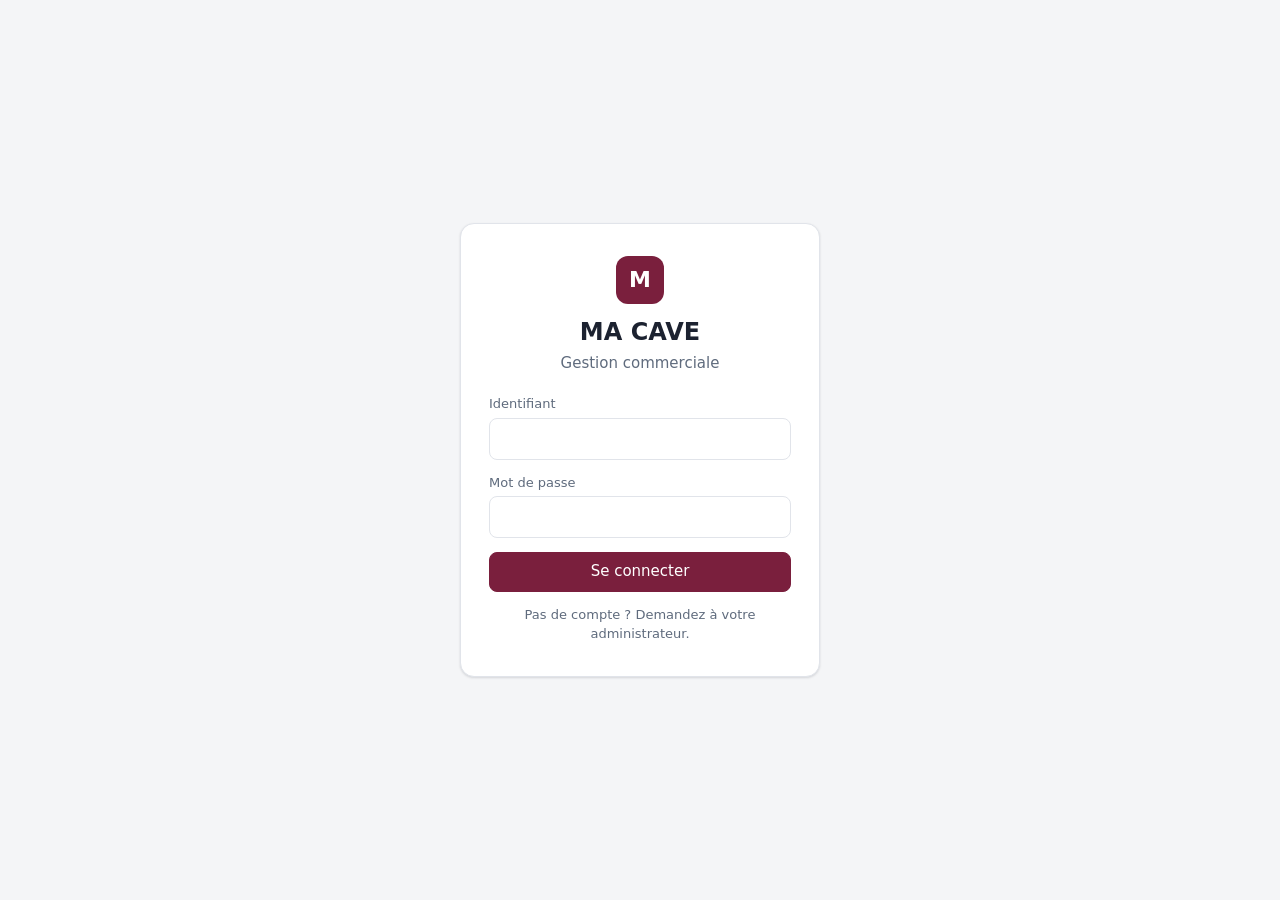
==== public/index.html @ 392cd4e0 "Add files via upload" ====
<!doctype html>
<html lang="fr">
<head>
  <meta charset="utf-8">
  <meta name="viewport" content="width=device-width, initial-scale=1">
  <title>GestPro – Gestion commerciale</title>
  <link rel="stylesheet" href="styles.css">
  <script src="config.js" defer></script>
  <script src="vendor/supabase.js" defer></script>
  <script src="app.js" defer></script>
</head>
<body>
  <!-- Écran de connexion -->
  <main id="ecran-connexion" class="connexion" hidden>
    <form id="form-connexion" class="carte-connexion" autocomplete="on">
      <div class="logo">G</div>
      <h1 class="nom-entreprise">GestPro</h1>
      <p class="sous-titre">Gestion commerciale</p>
      <label>Identifiant
        <input name="identifiant" autocomplete="username" required autofocus>
      </label>
      <label>Mot de passe
        <input name="mot_de_passe" type="password" autocomplete="current-password" required>
      </label>
      <p id="erreur-connexion" class="erreur" role="alert"></p>
      <button class="btn primaire" type="submit">Se connecter</button>
      <p class="aide">Pas de compte ? Demandez à votre administrateur.</p>
    </form>
  </main>

  <!-- Application -->
  <div id="ecran-app" class="app" hidden>
    <aside class="barre">
      <div class="marque"><span class="logo petit">G</span><span class="nom-entreprise">GestPro</span></div>
      <nav id="menu"></nav>
      <div class="profil">
        <div id="profil-nom"></div>
        <div id="profil-role" class="role"></div>
        <button id="btn-deconnexion" class="btn lien">Se déconnecter</button>
      </div>
    </aside>
    <main class="contenu">
      <header class="entete">
        <button id="btn-menu" class="btn icone" aria-label="Menu">☰</button>
        <h2 id="titre-vue"></h2>
        <div id="actions-vue" class="actions"></div>
      </header>
      <section id="vue"></section>
    </main>
  </div>

  <dialog id="dialogue">
    <form id="form-dialogue" method="dialog">
      <h3 id="dialogue-titre"></h3>
      <div id="dialogue-corps"></div>
      <p id="dialogue-erreur" class="erreur" role="alert"></p>
      <div class="pied">
        <button type="button" class="btn" id="dialogue-annuler">Annuler</button>
        <button type="submit" class="btn primaire" id="dialogue-ok">Enregistrer</button>
      </div>
    </form>
  </dialog>

  <div id="toast" class="toast" role="status" aria-live="polite"></div>
  <noscript>GestPro nécessite JavaScript.</noscript>
</body>
</html>
---- public/styles.css ----
:root {
  --fond: #f4f5f7;
  --surface: #ffffff;
  --texte: #1c2230;
  --doux: #5f6b7d;
  --bord: #e1e4ea;
  --accent: #7a1f3d;        /* bordeaux */
  --accent-clair: #f6e9ee;
  --vert: #1f7a4d;
  --vert-clair: #e5f4ec;
  --rouge: #b42318;
  --rouge-clair: #fdecea;
  --orange: #a15c07;
  --orange-clair: #fdf3e2;
  --ombre: 0 1px 2px rgba(16, 24, 40, .06), 0 1px 3px rgba(16, 24, 40, .08);
  --rayon: 10px;
  color-scheme: light;
}
@media (prefers-color-scheme: dark) {
  :root {
    --fond: #12151b; --surface: #1b1f27; --texte: #e8eaef; --doux: #9aa3b2;
    --bord: #2c323d; --accent: #d9708f; --accent-clair: #3a2029;
    --vert: #5cc192; --vert-clair: #18332a; --rouge: #f0857b; --rouge-clair: #3b1e1c;
    --orange: #e6a959; --orange-clair: #382a17; color-scheme: dark;
  }
}
* { box-sizing: border-box; }
body { margin: 0; font: 15px/1.45 system-ui, -apple-system, "Segoe UI", Roboto, sans-serif; background: var(--fond); color: var(--texte); }
[hidden] { display: none !important; }
h1, h2, h3 { margin: 0; line-height: 1.2; }
input, select, textarea, button { font: inherit; color: inherit; }

/* Connexion */
.connexion { min-height: 100vh; display: grid; place-items: center; padding: 16px; }
.carte-connexion { width: 100%; max-width: 360px; background: var(--surface); border: 1px solid var(--bord); border-radius: 14px; padding: 32px 28px; box-shadow: var(--ombre); display: grid; gap: 14px; }
.carte-connexion h1 { text-align: center; font-size: 24px; }
.sous-titre { text-align: center; color: var(--doux); margin: -8px 0 6px; }
.aide { text-align: center; color: var(--doux); font-size: 13px; margin: 0; }
.logo { width: 48px; height: 48px; margin: 0 auto; border-radius: 12px; background: var(--accent); color: #fff; display: grid; place-items: center; font-weight: 700; font-size: 22px; }
.logo.petit { width: 32px; height: 32px; font-size: 16px; border-radius: 8px; margin: 0; }

/* Formulaires */
label { display: grid; gap: 4px; font-size: 13px; color: var(--doux); font-weight: 500; }
input, select, textarea { width: 100%; padding: 9px 11px; border: 1px solid var(--bord); border-radius: 8px; background: var(--surface); font-size: 15px; }
input:focus, select:focus, textarea:focus { outline: 2px solid var(--accent); outline-offset: -1px; border-color: transparent; }
textarea { min-height: 70px; resize: vertical; }
input[readonly] { background: var(--fond); }
.erreur { color: var(--rouge); margin: 0; font-size: 14px; min-height: 0; }
.erreur:empty { display: none; }

/* Boutons */
.btn { border: 1px solid var(--bord); background: var(--surface); padding: 8px 14px; border-radius: 8px; cursor: pointer; font-weight: 500; white-space: nowrap; }
.btn:hover { background: var(--fond); }
.btn.primaire { background: var(--accent); border-color: var(--accent); color: #fff; }
.btn.primaire:hover { filter: brightness(1.08); }
.btn.danger { color: var(--rouge); }
.btn.lien { border: 0; background: none; padding: 0; color: var(--doux); text-decoration: underline; }
.btn.petit { padding: 4px 9px; font-size: 13px; }
.btn.icone { display: none; padding: 6px 10px; }
.btn:disabled { opacity: .55; cursor: wait; }

/* Mise en page */
.app { display: grid; grid-template-columns: 230px 1fr; min-height: 100vh; }
.barre { background: var(--surface); border-right: 1px solid var(--bord); display: flex; flex-direction: column; padding: 16px 12px; position: sticky; top: 0; height: 100vh; }
.marque { display: flex; align-items: center; gap: 10px; font-weight: 700; font-size: 18px; padding: 0 8px 18px; }
nav { display: grid; gap: 2px; flex: 1; align-content: start; overflow-y: auto; }
nav button { text-align: left; border: 0; background: none; padding: 9px 12px; border-radius: 8px; cursor: pointer; color: var(--doux); font-weight: 500; }
nav button:hover { background: var(--fond); color: var(--texte); }
nav button.actif { background: var(--accent-clair); color: var(--accent); }
nav .sep { border-top: 1px solid var(--bord); margin: 8px 4px; }
.profil { border-top: 1px solid var(--bord); padding: 12px 8px 0; display: grid; gap: 2px; }
.profil .role { color: var(--doux); font-size: 13px; margin-bottom: 6px; }
.contenu { padding: 24px 28px; min-width: 0; }
.entete { display: flex; align-items: center; gap: 12px; margin-bottom: 20px; flex-wrap: wrap; }
.entete h2 { font-size: 22px; flex: 1; }
.actions { display: flex; gap: 8px; flex-wrap: wrap; }

/* Tableau de bord */
.kpis { display: grid; grid-template-columns: repeat(auto-fill, minmax(190px, 1fr)); gap: 14px; margin-bottom: 24px; }
.kpi { background: var(--surface); border: 1px solid var(--bord); border-radius: var(--rayon); padding: 16px; box-shadow: var(--ombre); }
.kpi .lib { color: var(--doux); font-size: 13px; }
.kpi .val { font-size: 22px; font-weight: 700; margin-top: 4px; font-variant-numeric: tabular-nums; }
.kpi .sous { color: var(--doux); font-size: 12px; margin-top: 2px; }
.kpi.positif .val { color: var(--vert); }
.kpi.negatif .val { color: var(--rouge); }
.grille-2 { display: grid; grid-template-columns: 1fr 1fr; gap: 18px; }
.bloc { background: var(--surface); border: 1px solid var(--bord); border-radius: var(--rayon); padding: 16px; box-shadow: var(--ombre); min-width: 0; }
.bloc h3 { font-size: 15px; margin-bottom: 10px; }
.vide { color: var(--doux); padding: 18px 0; text-align: center; }

/* Tables */
.outils { display: flex; gap: 10px; margin-bottom: 12px; flex-wrap: wrap; }
.outils input { max-width: 320px; }
.table-wrap { background: var(--surface); border: 1px solid var(--bord); border-radius: var(--rayon); overflow-x: auto; box-shadow: var(--ombre); }
.bloc .table-wrap { border: 0; box-shadow: none; }
table { width: 100%; border-collapse: collapse; }
th, td { text-align: left; padding: 10px 12px; border-bottom: 1px solid var(--bord); white-space: nowrap; }
th { font-size: 12px; text-transform: uppercase; letter-spacing: .03em; color: var(--doux); font-weight: 600; background: var(--fond); }
tr:last-child td { border-bottom: 0; }
td.num, th.num { text-align: right; font-variant-numeric: tabular-nums; }
td.acts { text-align: right; }
td.acts .btn + .btn { margin-left: 6px; }
td.texte { white-space: normal; max-width: 280px; }
tr.alerte td { background: var(--rouge-clair); }
.compteur { color: var(--doux); font-size: 13px; padding: 8px 2px; }

.badge { display: inline-block; padding: 2px 9px; border-radius: 99px; font-size: 12px; font-weight: 600; background: var(--fond); color: var(--doux); }
.badge.vert { background: var(--vert-clair); color: var(--vert); }
.badge.rouge { background: var(--rouge-clair); color: var(--rouge); }
.badge.orange { background: var(--orange-clair); color: var(--orange); }
.badge.accent { background: var(--accent-clair); color: var(--accent); }

/* Dialogue */
dialog { border: 0; border-radius: 14px; padding: 0; width: min(560px, calc(100vw - 32px)); background: var(--surface); color: var(--texte); box-shadow: 0 20px 50px rgba(0,0,0,.25); }
dialog::backdrop { background: rgba(15, 20, 30, .45); }
#form-dialogue { padding: 22px; display: grid; gap: 14px; max-height: 90vh; overflow-y: auto; }
#dialogue-corps { display: grid; grid-template-columns: 1fr 1fr; gap: 12px; }
#dialogue-corps .large { grid-column: 1 / -1; }
.pied { display: flex; justify-content: flex-end; gap: 8px; }
.secret { font-family: ui-monospace, Menlo, Consolas, monospace; font-size: 18px; padding: 12px; background: var(--fond); border: 1px dashed var(--bord); border-radius: 8px; text-align: center; user-select: all; word-break: break-all; }
.note { color: var(--doux); font-size: 13px; margin: 0; }

.toast { position: fixed; bottom: 20px; left: 50%; transform: translateX(-50%) translateY(20px); background: var(--texte); color: var(--surface); padding: 10px 18px; border-radius: 8px; opacity: 0; pointer-events: none; transition: .2s; max-width: calc(100vw - 32px); z-index: 10; }
.toast.visible { opacity: 1; transform: translateX(-50%); }
.toast.erreur-toast { background: var(--rouge); color: #fff; }

/* Mobile */
@media (max-width: 860px) {
  .app { grid-template-columns: 1fr; }
  .barre { position: fixed; inset: 0 auto 0 0; width: 250px; z-index: 5; transform: translateX(-100%); transition: transform .2s; box-shadow: var(--ombre); }
  .barre.ouverte { transform: none; }
  .btn.icone { display: inline-block; }
  .contenu { padding: 16px; }
  .grille-2 { grid-template-columns: 1fr; }
  #dialogue-corps { grid-template-columns: 1fr; }
  .outils input { max-width: none; }
}
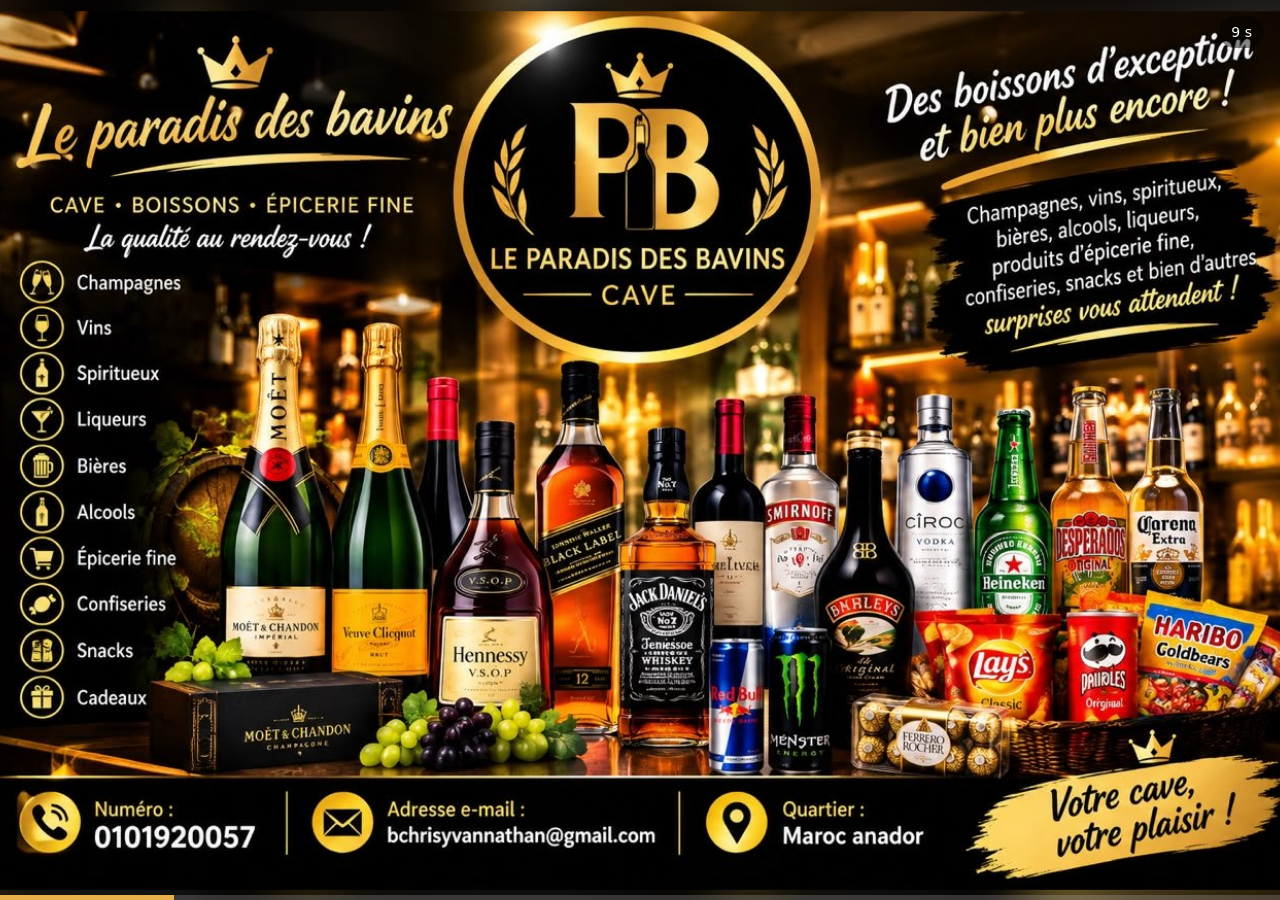
==== commit b93d1dd0: "Add files via upload" ====
--- a/public/index.html
+++ b/public/index.html
@@ -10,6 +10,20 @@
   <script src="app.js" defer></script>
 </head>
 <body>
+  <!-- Annonce affichée à l'ouverture du site (voir « pub » dans config.js) -->
+  <div id="pub" class="pub" hidden role="dialog" aria-label="Annonce">
+    <img id="pub-fond" alt="" aria-hidden="true">
+    <img id="pub-image" alt="">
+    <div class="pub-voile"></div>
+    <div class="pub-texte">
+      <div class="pub-titre nom-entreprise">MA CAVE</div>
+      <div class="pub-slogan" id="pub-slogan"></div>
+    </div>
+    <div class="pub-compteur"><span id="pub-secondes">10</span> s</div>
+    <button type="button" class="pub-passer" id="pub-passer" hidden>Passer ›</button>
+    <div class="pub-barre"><span id="pub-progression"></span></div>
+  </div>
+
   <!-- Écran de connexion -->
   <main id="ecran-connexion" class="connexion" hidden>
     <form id="form-connexion" class="carte-connexion" autocomplete="on">
--- a/public/styles.css
+++ b/public/styles.css
@@ -135,3 +135,30 @@
   #dialogue-corps { grid-template-columns: 1fr; }
   .outils input { max-width: none; }
 }
+.ligne-mdp { display: flex; gap: 6px; }
+.ligne-mdp input { flex: 1; min-width: 0; }
+@media (max-width: 480px) { .ligne-mdp { flex-wrap: wrap; } .ligne-mdp input { flex-basis: 100%; } }
+
+/* Annonce d'ouverture */
+.pub { position: fixed; inset: 0; z-index: 50; background: #1a0a10; overflow: hidden; animation: pub-entree .5s ease; }
+.pub img { position: absolute; inset: 0; width: 100%; height: 100%; object-fit: cover; animation: pub-zoom 12s ease-out forwards; }
+.pub.sans-image { background: radial-gradient(ellipse at 30% 20%, #8e2a4a 0%, #4a1225 45%, #1a0a10 100%); }
+.pub-voile { position: absolute; inset: 0; background: linear-gradient(180deg, rgba(0,0,0,.15) 0%, rgba(0,0,0,0) 40%, rgba(0,0,0,.65) 100%); }
+.pub-texte { position: absolute; left: 0; right: 0; bottom: 64px; padding: 0 24px; text-align: center; color: #fff; }
+.pub-titre { font-size: clamp(34px, 7vw, 72px); font-weight: 800; letter-spacing: .04em; text-shadow: 0 2px 18px rgba(0,0,0,.5); }
+.pub-slogan { font-size: clamp(16px, 2.4vw, 24px); opacity: .92; margin-top: 6px; text-shadow: 0 1px 10px rgba(0,0,0,.5); }
+.pub-compteur { position: absolute; top: 16px; right: 16px; background: rgba(0,0,0,.45); color: #fff; padding: 6px 12px; border-radius: 99px; font-size: 14px; font-variant-numeric: tabular-nums; }
+.pub-passer { position: absolute; top: 16px; left: 16px; background: rgba(0,0,0,.45); color: #fff; border: 1px solid rgba(255,255,255,.35); padding: 6px 14px; border-radius: 99px; cursor: pointer; }
+.pub-barre { position: absolute; left: 0; right: 0; bottom: 0; height: 5px; background: rgba(255,255,255,.18); }
+.pub-barre span { display: block; height: 100%; width: 0; background: #e8b04b; }
+.pub.pub-sortie { opacity: 0; transition: opacity .4s ease; }
+body.pub-ouverte { overflow: hidden; }
+@keyframes pub-entree { from { opacity: 0; } to { opacity: 1; } }
+@keyframes pub-zoom { from { transform: scale(1); } to { transform: scale(1.08); } }
+@media (prefers-reduced-motion: reduce) { .pub img, .pub { animation: none; } }
+/* Affiche affichée en entier, bords remplis par la même image floutée */
+.pub #pub-fond { position: absolute; inset: -40px; width: calc(100% + 80px); height: calc(100% + 80px); object-fit: cover; filter: blur(28px) brightness(.45); animation: none; }
+.pub.pub-entier #pub-image { object-fit: contain; animation: pub-zoom-doux 12s ease-out forwards; }
+.pub.pub-sans-texte .pub-texte, .pub.pub-sans-texte .pub-voile { display: none; }
+@keyframes pub-zoom-doux { from { transform: scale(1); } to { transform: scale(1.03); } }
+@media (prefers-reduced-motion: reduce) { .pub.pub-entier #pub-image { animation: none; } }
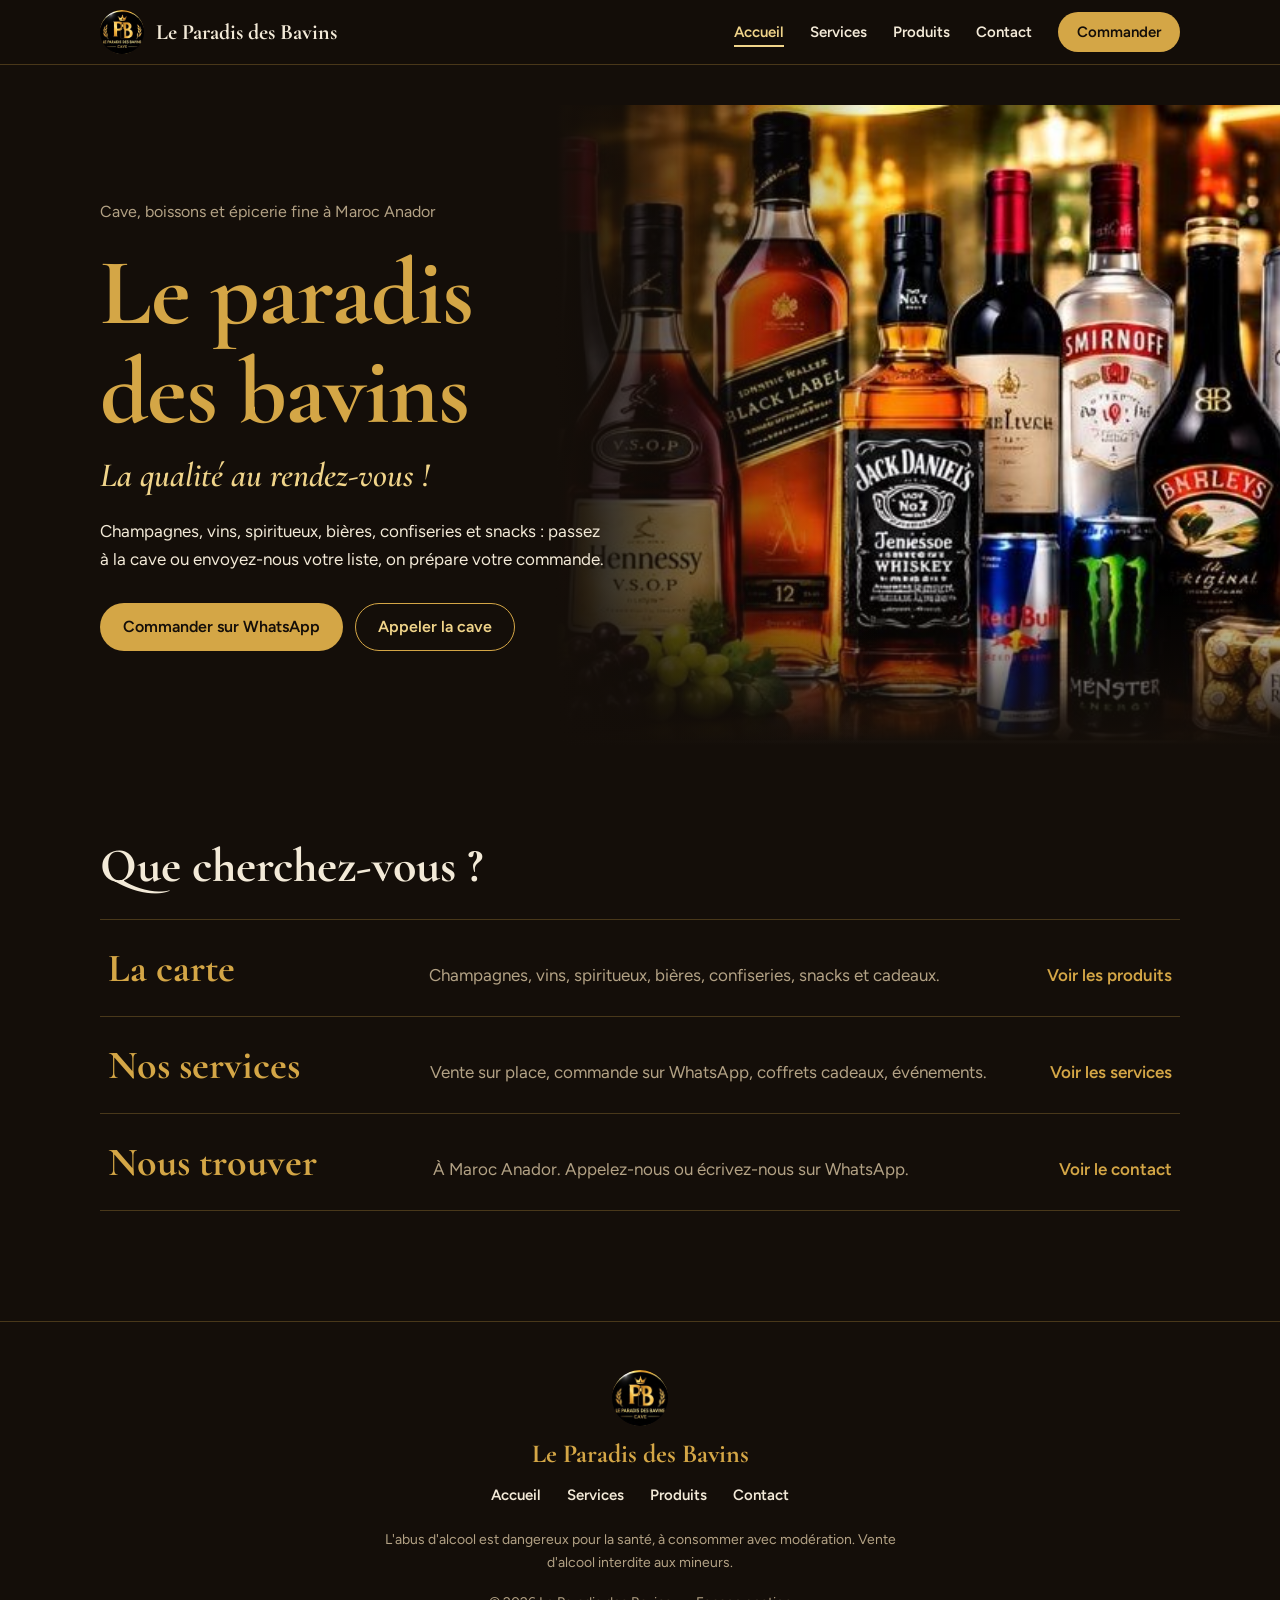
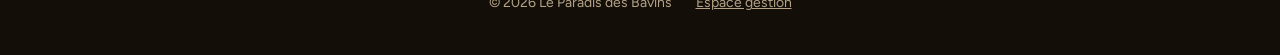
==== commit e83bb3e5: "Add files via upload" ====
--- a/public/index.html
+++ b/public/index.html
@@ -3,79 +3,75 @@
 <head>
   <meta charset="utf-8">
   <meta name="viewport" content="width=device-width, initial-scale=1">
-  <title>GestPro – Gestion commerciale</title>
-  <link rel="stylesheet" href="styles.css">
-  <script src="config.js" defer></script>
-  <script src="vendor/supabase.js" defer></script>
-  <script src="app.js" defer></script>
+  <title>Le Paradis des Bavins – Cave, boissons et épicerie fine</title>
+  <meta name="description" content="Cave, boissons et épicerie fine à Maroc Anador : champagnes, vins, spiritueux, bières, confiseries, snacks et coffrets cadeaux. Commandez sur WhatsApp.">
+  <meta property="og:title" content="Le Paradis des Bavins – Cave, boissons et épicerie fine">
+  <meta property="og:description" content="Cave, boissons et épicerie fine à Maroc Anador : champagnes, vins, spiritueux, bières, confiseries, snacks et coffrets cadeaux. Commandez sur WhatsApp.">
+  <meta property="og:image" content="img/cave.jpg">
+  <meta name="theme-color" content="#140e09">
+  <link rel="icon" href="img/logo-pb.jpg">
+  <link rel="preload" href="fonts/cormorant-garamond-latin-700-normal.woff2" as="font" type="font/woff2" crossorigin>
+  <link rel="stylesheet" href="vitrine.css">
+  <script src="vitrine.js" defer></script>
 </head>
-<body>
-  <!-- Annonce affichée à l'ouverture du site (voir « pub » dans config.js) -->
-  <div id="pub" class="pub" hidden role="dialog" aria-label="Annonce">
-    <img id="pub-fond" alt="" aria-hidden="true">
-    <img id="pub-image" alt="">
-    <div class="pub-voile"></div>
-    <div class="pub-texte">
-      <div class="pub-titre nom-entreprise">MA CAVE</div>
-      <div class="pub-slogan" id="pub-slogan"></div>
+<body class="page-index">
+  <a class="aller-contenu" href="#contenu">Aller au contenu</a>
+
+  <header class="entete">
+    <div class="entete-int">
+      <a class="marque" href="./">
+        <img src="img/logo-pb.jpg" alt="" width="44" height="44">
+        <span>Le Paradis des Bavins</span>
+      </a>
+      <button class="menu-btn" type="button" aria-expanded="false" aria-controls="nav">Menu</button>
+      <nav id="nav" class="nav" aria-label="Navigation principale">
+        <a href="./" aria-current="page">Accueil</a>
+        <a href="services">Services</a>
+        <a href="produits">Produits</a>
+        <a href="contact">Contact</a>
+        <a class="btn btn-or nav-cta" data-wa="Bonjour, je voudrais passer une commande." href="contact">Commander</a>
+      </nav>
     </div>
-    <div class="pub-compteur"><span id="pub-secondes">10</span> s</div>
-    <button type="button" class="pub-passer" id="pub-passer" hidden>Passer ›</button>
-    <div class="pub-barre"><span id="pub-progression"></span></div>
-  </div>
+  </header>
 
-  <!-- Écran de connexion -->
-  <main id="ecran-connexion" class="connexion" hidden>
-    <form id="form-connexion" class="carte-connexion" autocomplete="on">
-      <div class="logo">G</div>
-      <h1 class="nom-entreprise">GestPro</h1>
-      <p class="sous-titre">Gestion commerciale</p>
-      <label>Identifiant
-        <input name="identifiant" autocomplete="username" required autofocus>
-      </label>
-      <label>Mot de passe
-        <input name="mot_de_passe" type="password" autocomplete="current-password" required>
-      </label>
-      <p id="erreur-connexion" class="erreur" role="alert"></p>
-      <button class="btn primaire" type="submit">Se connecter</button>
-      <p class="aide">Pas de compte ? Demandez à votre administrateur.</p>
-    </form>
+  <main id="contenu">
+    <section class="hero">
+      <div class="hero-texte">
+        <p class="hero-lieu">Cave, boissons et épicerie fine à <span data-info="quartier">Maroc Anador</span></p>
+        <h1>Le paradis<br>des bavins</h1>
+        <p class="hero-devise">La qualité au rendez-vous !</p>
+        <p class="hero-intro">Champagnes, vins, spiritueux, bières, confiseries et snacks : passez à la cave ou envoyez-nous votre liste, on prépare votre commande.</p>
+        <div class="hero-actions">
+          <a class="btn btn-or" data-wa="Bonjour, je voudrais passer une commande." href="#contact">Commander sur WhatsApp</a>
+          <a class="btn btn-ligne" data-tel href="#contact">Appeler la cave</a>
+        </div>
+      </div>
+      <figure class="hero-image">
+        <img src="img/bouteilles.jpg" width="1050" height="410" alt="Sélection de la cave : champagnes, cognac, whiskies, vodkas, bières, confiseries et snacks">
+      </figure>
+    </section>
+
+    <section class="section">
+      <h2 class="titre-sobre">Que cherchez-vous ?</h2>
+      <ul class="raccourcis">
+        <li><a href="produits"><span class="r-titre">La carte</span><span class="r-texte">Champagnes, vins, spiritueux, bières, confiseries, snacks et cadeaux.</span><span class="r-action">Voir les produits</span></a></li>
+        <li><a href="services"><span class="r-titre">Nos services</span><span class="r-texte">Vente sur place, commande sur WhatsApp, coffrets cadeaux, événements.</span><span class="r-action">Voir les services</span></a></li>
+        <li><a href="contact"><span class="r-titre">Nous trouver</span><span class="r-texte">À <span data-info="quartier">Maroc Anador</span>. Appelez-nous ou écrivez-nous sur WhatsApp.</span><span class="r-action">Voir le contact</span></a></li>
+      </ul>
+    </section>
   </main>
 
-  <!-- Application -->
-  <div id="ecran-app" class="app" hidden>
-    <aside class="barre">
-      <div class="marque"><span class="logo petit">G</span><span class="nom-entreprise">GestPro</span></div>
-      <nav id="menu"></nav>
-      <div class="profil">
-        <div id="profil-nom"></div>
-        <div id="profil-role" class="role"></div>
-        <button id="btn-deconnexion" class="btn lien">Se déconnecter</button>
-      </div>
-    </aside>
-    <main class="contenu">
-      <header class="entete">
-        <button id="btn-menu" class="btn icone" aria-label="Menu">☰</button>
-        <h2 id="titre-vue"></h2>
-        <div id="actions-vue" class="actions"></div>
-      </header>
-      <section id="vue"></section>
-    </main>
-  </div>
-
-  <dialog id="dialogue">
-    <form id="form-dialogue" method="dialog">
-      <h3 id="dialogue-titre"></h3>
-      <div id="dialogue-corps"></div>
-      <p id="dialogue-erreur" class="erreur" role="alert"></p>
-      <div class="pied">
-        <button type="button" class="btn" id="dialogue-annuler">Annuler</button>
-        <button type="submit" class="btn primaire" id="dialogue-ok">Enregistrer</button>
-      </div>
-    </form>
-  </dialog>
-
-  <div id="toast" class="toast" role="status" aria-live="polite"></div>
-  <noscript>GestPro nécessite JavaScript.</noscript>
+  <footer class="pied">
+    <img src="img/logo-pb.jpg" alt="" width="56" height="56">
+    <p class="pied-nom">Le Paradis des Bavins</p>
+    <nav class="pied-nav" aria-label="Pages du site">
+      <a href="./">Accueil</a>
+      <a href="services">Services</a>
+      <a href="produits">Produits</a>
+      <a href="contact">Contact</a>
+    </nav>
+    <p class="pied-sante">L'abus d'alcool est dangereux pour la santé, à consommer avec modération. Vente d'alcool interdite aux mineurs.</p>
+    <p class="pied-liens"><span>© <span id="annee">2026</span> Le Paradis des Bavins</span><a href="gestion">Espace gestion</a></p>
+  </footer>
 </body>
 </html>
--- a/public/vitrine.css
+++ b/public/vitrine.css
@@ -0,0 +1,178 @@
+@font-face { font-family: "Cormorant"; src: url("fonts/cormorant-garamond-latin-600-normal.woff2") format("woff2"); font-weight: 600; font-display: swap; }
+@font-face { font-family: "Cormorant"; src: url("fonts/cormorant-garamond-latin-700-normal.woff2") format("woff2"); font-weight: 700; font-display: swap; }
+@font-face { font-family: "Cormorant"; src: url("fonts/cormorant-garamond-latin-600-italic.woff2") format("woff2"); font-weight: 600; font-style: italic; font-display: swap; }
+@font-face { font-family: "Figtree"; src: url("fonts/figtree-latin-400-normal.woff2") format("woff2"); font-weight: 400; font-display: swap; }
+@font-face { font-family: "Figtree"; src: url("fonts/figtree-latin-600-normal.woff2") format("woff2"); font-weight: 600; font-display: swap; }
+
+:root {
+  --nuit: #140e09;        /* fond : noir de cave, légèrement brun */
+  --cuir: #21170f;        /* surfaces en relief */
+  --or: #d4a646;          /* or de l'affiche */
+  --or-clair: #f0d48a;
+  --creme: #f3ead8;       /* texte */
+  --sourdine: #b3a285;    /* texte secondaire */
+  --filet: rgba(212, 166, 70, .28);
+  --serif: "Cormorant", "Cormorant Garamond", Georgia, "Times New Roman", serif;
+  --sans: "Figtree", system-ui, -apple-system, "Segoe UI", Roboto, sans-serif;
+  --largeur: 1120px;
+  color-scheme: dark;
+}
+
+*, *::before, *::after { box-sizing: border-box; }
+html { scroll-behavior: smooth; scroll-padding-top: 80px; }
+body { margin: 0; background: var(--nuit); color: var(--creme); font: 400 17px/1.6 var(--sans); -webkit-font-smoothing: antialiased; }
+img { max-width: 100%; display: block; }
+a { color: var(--or-clair); }
+h1, h2, h3 { font-family: var(--serif); font-weight: 700; line-height: 1.05; margin: 0; color: var(--creme); }
+:focus-visible { outline: 2px solid var(--or-clair); outline-offset: 3px; border-radius: 4px; }
+
+.aller-contenu { position: absolute; left: -999px; top: 8px; background: var(--or); color: var(--nuit); padding: 8px 14px; border-radius: 6px; z-index: 30; }
+.aller-contenu:focus { left: 8px; }
+
+/* Boutons */
+.btn { display: inline-flex; align-items: center; justify-content: center; min-height: 48px; padding: 0 22px; border-radius: 999px; font: 600 16px/1 var(--sans); text-decoration: none; cursor: pointer; border: 1.5px solid transparent; transition: background-color .15s, color .15s; }
+.btn-or { background: var(--or); color: var(--nuit); }
+.btn-or:hover { background: var(--or-clair); }
+.btn-ligne { border-color: var(--or); color: var(--or-clair); background: transparent; }
+.btn-ligne:hover { background: rgba(212, 166, 70, .12); }
+
+/* En-tête */
+.entete { position: sticky; top: 0; z-index: 20; background: rgba(20, 14, 9, .92); backdrop-filter: blur(8px); border-bottom: 1px solid var(--filet); }
+.entete-int { max-width: var(--largeur); margin: 0 auto; padding: 10px 20px; display: flex; align-items: center; gap: 20px; }
+.marque { display: flex; align-items: center; gap: 12px; text-decoration: none; color: var(--creme); font: 700 22px/1 var(--serif); margin-right: auto; }
+.marque img { width: 44px; height: 44px; border-radius: 50%; }
+.nav { display: flex; align-items: center; gap: 26px; }
+.nav a { color: var(--creme); text-decoration: none; font-weight: 600; font-size: 15px; }
+.nav a:not(.btn):hover { color: var(--or-clair); }
+.nav .nav-cta { min-height: 40px; padding: 0 18px; font-size: 15px; color: var(--nuit); }
+.menu-btn { display: none; background: none; border: 1.5px solid var(--filet); color: var(--creme); border-radius: 999px; padding: 8px 16px; font: 600 15px var(--sans); cursor: pointer; }
+
+/* Accueil */
+.hero { max-width: var(--largeur); margin: 0 auto; padding: 72px 20px 0; }
+.hero-texte { max-width: 640px; }
+.hero-lieu { color: var(--sourdine); margin: 0 0 18px; font-size: 16px; }
+.hero h1 { font-size: clamp(56px, 11vw, 124px); letter-spacing: -.01em; color: var(--or); }
+.hero-devise { font: italic 600 clamp(24px, 3.4vw, 34px)/1.2 var(--serif); color: var(--or-clair); margin: 14px 0 22px; }
+.hero-intro { max-width: 30em; margin: 0 0 30px; color: var(--creme); }
+.hero-actions { display: flex; flex-wrap: wrap; gap: 12px; }
+.hero-image { margin: 56px -20px 0; position: relative; }
+.hero-image::before { content: ""; position: absolute; inset: 0 0 auto; height: 35%; background: linear-gradient(var(--nuit), transparent); z-index: 1; pointer-events: none; }
+.hero-image img { width: 100%; height: auto; border-radius: 0; }
+
+/* Sections */
+.section { max-width: var(--largeur); margin: 0 auto; padding: 96px 20px 0; }
+.section-tete { max-width: 640px; margin-bottom: 40px; }
+.section-tete h2 { font-size: clamp(40px, 6vw, 60px); color: var(--or); }
+.section-tete p { color: var(--sourdine); margin: 10px 0 0; }
+
+/* Services */
+.services { list-style: none; margin: 0; padding: 0; display: grid; grid-template-columns: repeat(4, 1fr); gap: 36px; }
+.services li { border-top: 1.5px solid var(--or); padding-top: 22px; }
+.services svg { width: 40px; height: 40px; fill: none; stroke: var(--or); stroke-width: 2; stroke-linecap: round; stroke-linejoin: round; margin-bottom: 14px; }
+.services h3 { font-size: 27px; margin-bottom: 8px; }
+.services p { margin: 0; color: var(--sourdine); font-size: 16px; }
+
+/* La carte : présentée comme une carte des boissons */
+.carte { background: var(--cuir); border: 1px solid var(--filet); border-radius: 18px; padding: clamp(20px, 5vw, 56px); max-width: 900px; }
+.carte-liste { list-style: none; margin: 0; padding: 0; }
+.carte-liste li + li { border-top: 1px solid rgba(212, 166, 70, .12); }
+.carte-liste a { display: grid; grid-template-columns: auto 1fr auto; grid-template-areas: "nom points action" "ex ex ex"; align-items: baseline; column-gap: 12px; padding: 16px 12px; margin: 0 -12px; border-radius: 10px; text-decoration: none; color: inherit; }
+.carte-liste a:hover { background: rgba(212, 166, 70, .08); }
+.carte-nom { grid-area: nom; font: 700 clamp(26px, 3.6vw, 34px)/1.1 var(--serif); color: var(--creme); }
+.carte-points { grid-area: points; border-bottom: 2px dotted rgba(212, 166, 70, .5); transform: translateY(-6px); min-width: 20px; }
+.carte-action { grid-area: action; color: var(--or); font-weight: 600; font-size: 15px; }
+.carte-liste a:hover .carte-action { color: var(--or-clair); text-decoration: underline; }
+.carte-ex { grid-area: ex; color: var(--sourdine); font-size: 15px; margin-top: 2px; }
+
+/* Contact */
+.contact { display: grid; grid-template-columns: 1fr 1.1fr; gap: 48px; align-items: start; }
+.coord { margin: 0; display: grid; gap: 26px; }
+.coord dt { color: var(--sourdine); font-size: 15px; }
+.coord dd { margin: 2px 0 0; font: 600 clamp(24px, 3vw, 30px)/1.25 var(--serif); color: var(--creme); overflow-wrap: anywhere; }
+.coord dd a { color: var(--or-clair); text-decoration-thickness: 1px; text-underline-offset: 4px; }
+.coord dd a[data-carte] { font: 600 16px var(--sans); }
+.commande { background: var(--cuir); border: 1px solid var(--filet); border-radius: 18px; padding: clamp(20px, 4vw, 36px); display: grid; gap: 8px; }
+.commande h3 { font-size: 32px; color: var(--or); }
+.commande > p { margin: 0 0 12px; color: var(--sourdine); font-size: 15px; }
+.commande label { font-weight: 600; font-size: 15px; margin-top: 8px; }
+.commande input, .commande textarea { width: 100%; background: var(--nuit); color: var(--creme); border: 1px solid var(--filet); border-radius: 10px; padding: 12px 14px; font: 400 16px/1.5 var(--sans); }
+.commande textarea { resize: vertical; min-height: 120px; }
+.commande input:focus, .commande textarea:focus { outline: 2px solid var(--or); outline-offset: 0; border-color: transparent; }
+.commande .btn { margin-top: 12px; justify-self: start; }
+.erreur { color: #f19a8b; margin: 4px 0 0; font-size: 15px; }
+.erreur:empty { display: none; }
+
+/* Pied de page */
+.pied { margin-top: 110px; border-top: 1px solid var(--filet); padding: 48px 20px 40px; text-align: center; }
+.pied img { width: 56px; height: 56px; border-radius: 50%; margin: 0 auto 12px; }
+.pied-nom { font: 700 26px var(--serif); margin: 0 0 14px; color: var(--or); }
+.pied-sante { max-width: 38em; margin: 0 auto 18px; color: var(--sourdine); font-size: 14px; }
+.pied-liens { display: flex; justify-content: center; flex-wrap: wrap; gap: 8px 24px; margin: 0; font-size: 14px; color: var(--sourdine); }
+.pied-liens a { color: var(--sourdine); }
+
+/* Tablette et mobile */
+@media (max-width: 900px) {
+  .services { grid-template-columns: 1fr 1fr; }
+  .contact { grid-template-columns: 1fr; }
+}
+@media (max-width: 760px) {
+  .menu-btn { display: inline-block; }
+  .nav { display: none; position: absolute; top: 100%; left: 0; right: 0; flex-direction: column; align-items: stretch; gap: 0; background: var(--nuit); border-bottom: 1px solid var(--filet); padding: 8px 20px 20px; }
+  .nav.ouvert { display: flex; }
+  .nav a { padding: 14px 0; font-size: 18px; border-bottom: 1px solid rgba(212, 166, 70, .12); }
+  .nav .nav-cta { margin-top: 14px; min-height: 48px; border-bottom: 0; }
+  .marque span { font-size: 19px; }
+  .hero { padding-top: 44px; }
+  .hero-actions .btn { flex: 1 1 100%; }
+  .hero-image { margin-top: 40px; }
+  .section { padding-top: 72px; }
+  .services { grid-template-columns: 1fr; gap: 28px; }
+  .carte-points { display: none; }
+  .carte-liste a { grid-template-columns: 1fr auto; grid-template-areas: "nom action" "ex ex"; }
+  .commande .btn { justify-self: stretch; }
+}
+@media (prefers-reduced-motion: reduce) { html { scroll-behavior: auto; } .btn { transition: none; } }
+
+/* Grand écran : le titre et les bouteilles côte à côte */
+@media (min-width: 980px) {
+  .hero { display: grid; grid-template-columns: minmax(0, 5fr) minmax(0, 6fr); align-items: center; gap: 0; padding-top: 40px; max-width: none; padding-right: 0; padding-left: max(20px, calc((100vw - var(--largeur)) / 2 + 20px)); }
+  .hero-texte { position: relative; z-index: 2; padding: 24px 0; }
+  .hero h1 { font-size: clamp(72px, 7.4vw, 118px); }
+  .hero-image { margin: 0 0 0 -80px; height: min(640px, calc(100vh - 120px)); }
+  .hero-image img { height: 100%; object-fit: cover; object-position: 38% 50%; }
+  .hero-image::before { inset: 0 auto 0 0; width: 45%; height: auto; background: linear-gradient(90deg, var(--nuit), transparent); }
+  .hero-image::after { content: ""; position: absolute; inset: auto 0 0; height: 25%; background: linear-gradient(transparent, var(--nuit)); pointer-events: none; }
+}
+
+/* Pages séparées */
+.nav a[aria-current="page"] { color: var(--or-clair); text-decoration: underline; text-decoration-thickness: 2px; text-underline-offset: 8px; }
+.page-tete { max-width: var(--largeur); margin: 0 auto; padding: 72px 20px 0; }
+.page-tete h1 { font-size: clamp(54px, 9vw, 104px); color: var(--or); }
+.page-tete p { color: var(--sourdine); max-width: 36em; margin: 14px 0 0; font-size: 18px; }
+.section.section-suite { padding-top: 48px; }
+
+.titre-sobre { font-size: clamp(34px, 5vw, 48px); color: var(--creme); margin-bottom: 28px; }
+.raccourcis { list-style: none; margin: 0; padding: 0; border-top: 1px solid var(--filet); }
+.raccourcis li { border-bottom: 1px solid var(--filet); }
+.raccourcis a { display: grid; grid-template-columns: minmax(180px, 1fr) 2fr auto; gap: 24px; align-items: baseline; padding: 26px 8px; text-decoration: none; color: inherit; }
+.raccourcis a:hover .r-titre, .raccourcis a:hover .r-action { color: var(--or-clair); }
+.r-titre { font: 700 clamp(30px, 4vw, 40px)/1.1 var(--serif); color: var(--or); }
+.r-texte { color: var(--sourdine); }
+.r-action { color: var(--or); font-weight: 600; white-space: nowrap; }
+
+.appel { margin-top: 56px; padding-top: 32px; border-top: 1px solid var(--filet); display: flex; flex-wrap: wrap; align-items: center; justify-content: space-between; gap: 18px; }
+.appel p { margin: 0; font: italic 600 clamp(24px, 3vw, 32px)/1.2 var(--serif); color: var(--or-clair); }
+
+.affiche { margin: 56px 0 0; max-width: 900px; }
+.affiche img { width: 100%; height: auto; border-radius: 14px; border: 1px solid var(--filet); }
+
+.pied-nav { display: flex; justify-content: center; flex-wrap: wrap; gap: 8px 26px; margin: 0 0 22px; }
+.pied-nav a { color: var(--creme); text-decoration: none; font-weight: 600; font-size: 15px; }
+.pied-nav a:hover { color: var(--or-clair); }
+
+@media (max-width: 760px) {
+  .page-tete { padding-top: 44px; }
+  .raccourcis a { grid-template-columns: 1fr; gap: 6px; padding: 22px 0; }
+  .nav a[aria-current="page"] { text-decoration: none; color: var(--or); }
+  .appel .btn { flex: 1 1 100%; }
+}
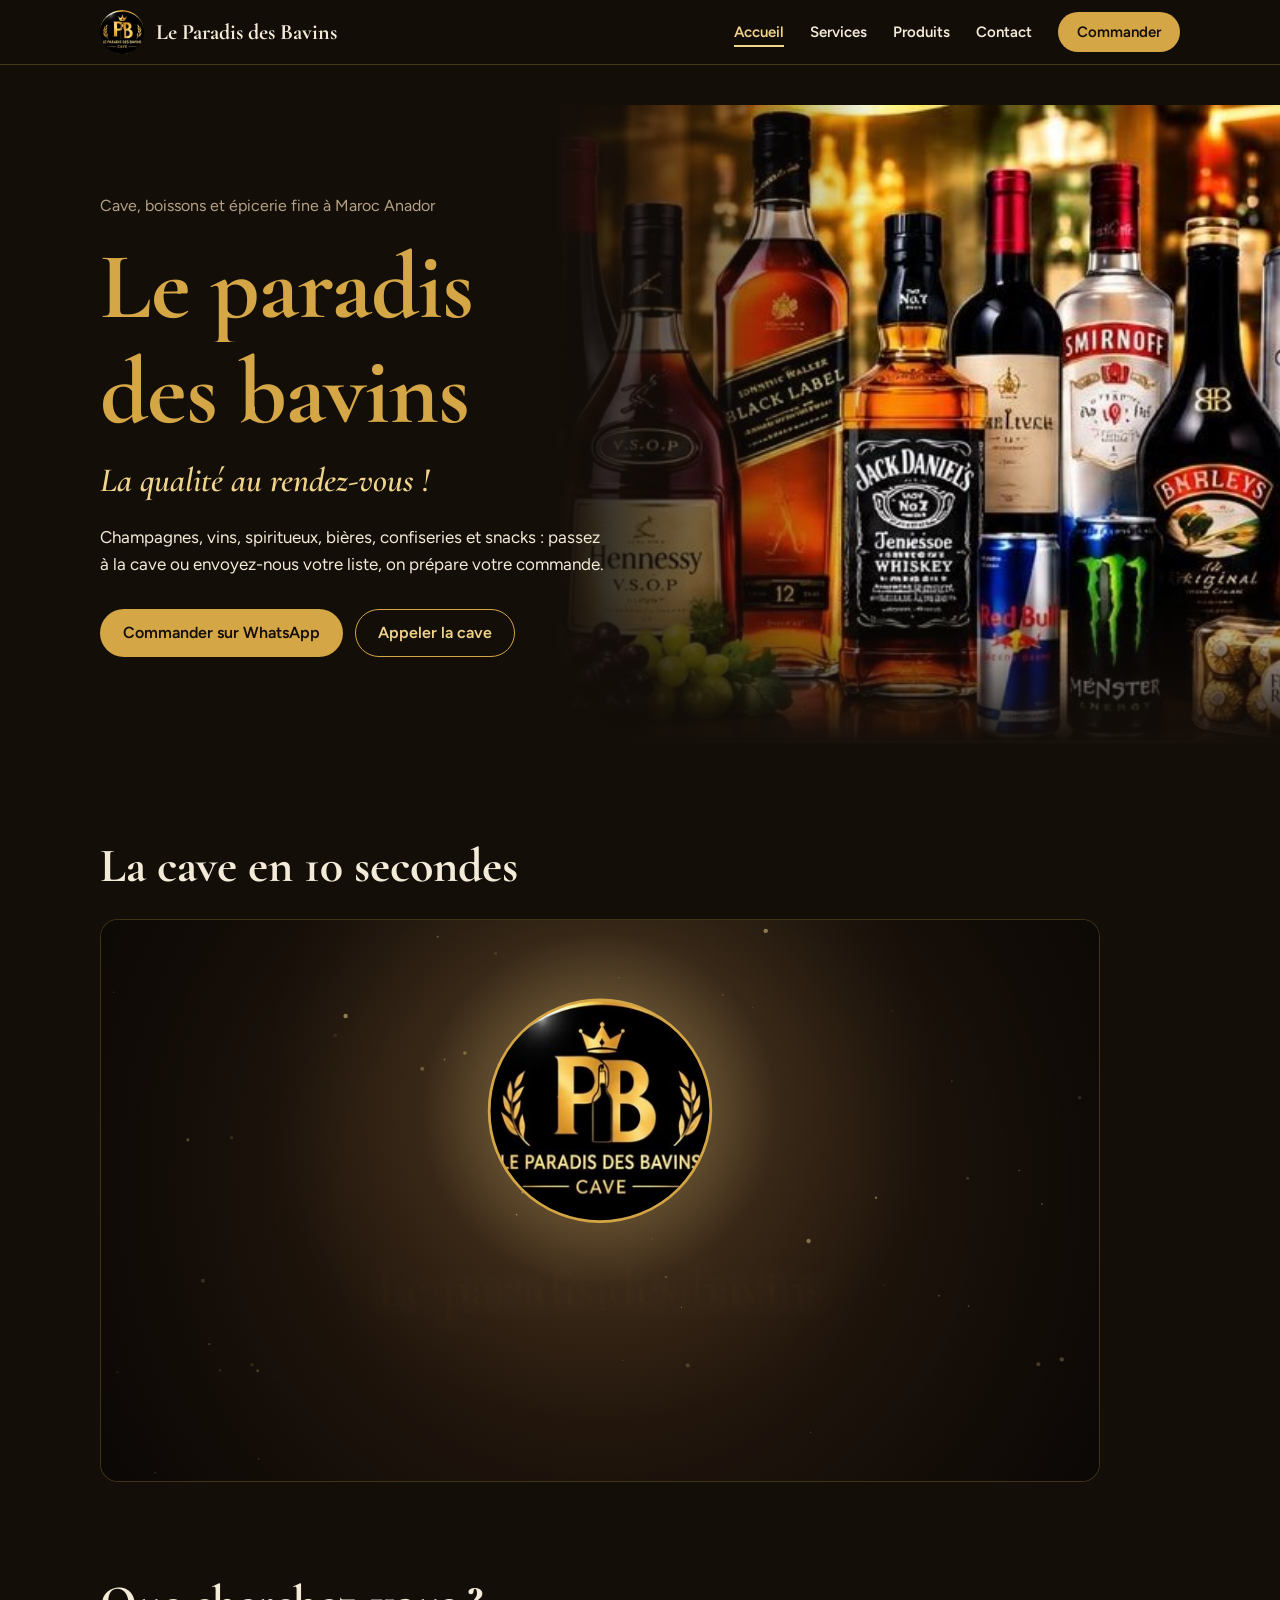
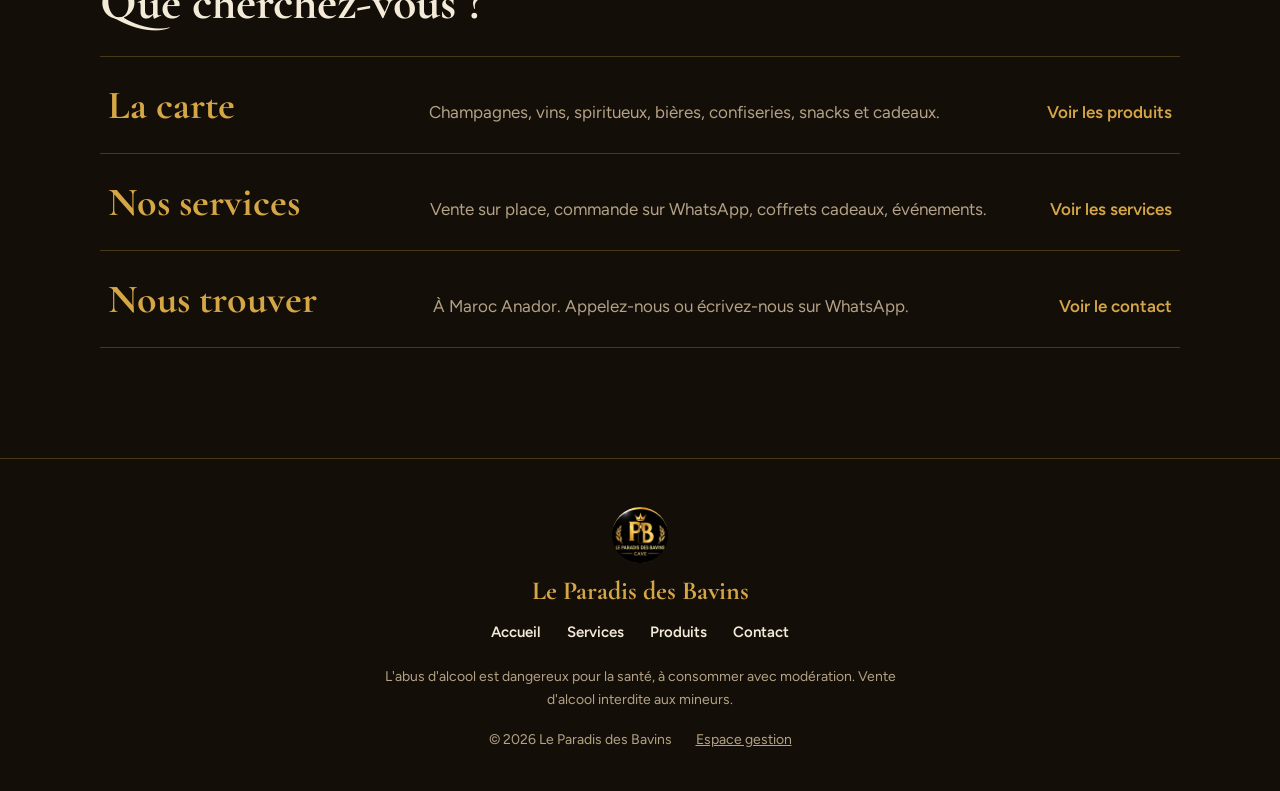
==== commit 3317baa9: "Add files via upload" ====
--- a/public/index.html
+++ b/public/index.html
@@ -12,6 +12,7 @@
   <link rel="icon" href="img/logo-pb.jpg">
   <link rel="preload" href="fonts/cormorant-garamond-latin-700-normal.woff2" as="font" type="font/woff2" crossorigin>
   <link rel="stylesheet" href="vitrine.css">
+  <script src="motion.js" defer></script>
   <script src="vitrine.js" defer></script>
 </head>
 <body class="page-index">
@@ -38,7 +39,7 @@
     <section class="hero">
       <div class="hero-texte">
         <p class="hero-lieu">Cave, boissons et épicerie fine à <span data-info="quartier">Maroc Anador</span></p>
-        <h1>Le paradis<br>des bavins</h1>
+        <h1><span class="ligne"><span>Le paradis</span></span><span class="ligne"><span>des bavins</span></span></h1>
         <p class="hero-devise">La qualité au rendez-vous !</p>
         <p class="hero-intro">Champagnes, vins, spiritueux, bières, confiseries et snacks : passez à la cave ou envoyez-nous votre liste, on prépare votre commande.</p>
         <div class="hero-actions">
@@ -47,13 +48,22 @@
         </div>
       </div>
       <figure class="hero-image">
+        <span class="reflet" aria-hidden="true"></span>
         <img src="img/bouteilles.jpg" width="1050" height="410" alt="Sélection de la cave : champagnes, cognac, whiskies, vodkas, bières, confiseries et snacks">
       </figure>
     </section>
 
+    <section class="section section-motion" data-apparition>
+      <h2 class="titre-sobre">La cave en 10 secondes</h2>
+      <div class="motion-cadre">
+        <canvas id="motion-accueil" role="img" aria-label="Animation : le logo du Paradis des Bavins, nos champagnes, vins, spiritueux, bières, confiseries et snacks, puis notre numéro 01 01 92 00 57 à Maroc Anador."></canvas>
+        <button class="motion-rejouer" type="button" hidden>Revoir l'animation</button>
+      </div>
+    </section>
+
     <section class="section">
-      <h2 class="titre-sobre">Que cherchez-vous ?</h2>
-      <ul class="raccourcis">
+      <h2 class="titre-sobre" data-apparition>Que cherchez-vous ?</h2>
+      <ul class="raccourcis" data-cascade>
         <li><a href="produits"><span class="r-titre">La carte</span><span class="r-texte">Champagnes, vins, spiritueux, bières, confiseries, snacks et cadeaux.</span><span class="r-action">Voir les produits</span></a></li>
         <li><a href="services"><span class="r-titre">Nos services</span><span class="r-texte">Vente sur place, commande sur WhatsApp, coffrets cadeaux, événements.</span><span class="r-action">Voir les services</span></a></li>
         <li><a href="contact"><span class="r-titre">Nous trouver</span><span class="r-texte">À <span data-info="quartier">Maroc Anador</span>. Appelez-nous ou écrivez-nous sur WhatsApp.</span><span class="r-action">Voir le contact</span></a></li>
--- a/public/vitrine.css
+++ b/public/vitrine.css
@@ -176,3 +176,61 @@
   .nav a[aria-current="page"] { text-decoration: none; color: var(--or); }
   .appel .btn { flex: 1 1 100%; }
 }
+
+/* ---------------- Animations ---------------- */
+.hero { position: relative; isolation: isolate; }
+.hero .bulles { position: absolute; inset: 0; width: 100%; height: 100%; z-index: -1; pointer-events: none; }
+.entete { transition: box-shadow .25s, background-color .25s; }
+.entete.decolle { box-shadow: 0 8px 24px rgba(0, 0, 0, .45); background: rgba(20, 14, 9, .97); }
+
+.hero h1 .ligne { display: block; overflow: hidden; padding-bottom: .06em; }
+.hero h1 .ligne > span { display: inline-block; }
+
+/* Ouverture de l'accueil : une seule séquence orchestrée */
+.anime .hero-lieu, .anime .hero-devise, .anime .hero-intro, .anime .hero-actions { animation: monter .8s cubic-bezier(.2, .7, .2, 1) both; }
+.anime .hero h1 .ligne > span { animation: lever 1s cubic-bezier(.2, .8, .2, 1) both; }
+.anime .hero-lieu { animation-delay: .05s; }
+.anime .hero h1 .ligne:nth-child(1) > span { animation-delay: .15s; }
+.anime .hero h1 .ligne:nth-child(2) > span { animation-delay: .3s; }
+.anime .hero-devise { animation-delay: .6s; }
+.anime .hero-intro { animation-delay: .75s; }
+.anime .hero-actions { animation-delay: .9s; }
+.anime .hero-image { animation: devoiler 1.3s cubic-bezier(.6, .1, .2, 1) .35s both; }
+.anime .hero-image img { animation: respirer 14s ease-in-out 1.6s infinite alternate; }
+.hero-image { overflow: hidden; }
+.hero-image .reflet { display: none; }
+.anime .hero-image .reflet { display: block; position: absolute; inset: 0; z-index: 2; pointer-events: none; background: linear-gradient(105deg, transparent 35%, rgba(255, 236, 190, .35) 50%, transparent 65%); background-size: 250% 100%; background-position: 130% 0; animation: reflet 1.6s ease-out 1.3s both; }
+
+/* Titres des pages intérieures */
+.anime .page-tete-anim h1 { animation: lever-doux .9s cubic-bezier(.2, .8, .2, 1) both; }
+.anime .page-tete-anim p { animation: monter .8s cubic-bezier(.2, .7, .2, 1) .2s both; }
+
+/* Apparitions au défilement */
+.anime [data-apparition] { opacity: 0; transform: translateY(26px); transition: opacity .7s ease, transform .7s cubic-bezier(.2, .7, .2, 1); transition-delay: calc(var(--rang, 0) * 70ms); }
+.anime [data-apparition].visible { opacity: 1; transform: none; }
+
+/* Boutons dorés : léger reflet au survol */
+.btn-or { position: relative; overflow: hidden; }
+.btn-or::after { content: ""; position: absolute; inset: 0; background: linear-gradient(105deg, transparent 30%, rgba(255, 255, 255, .45) 50%, transparent 70%); transform: translateX(-120%); transition: transform .6s ease; }
+.btn-or:hover::after, .btn-or:focus-visible::after { transform: translateX(120%); }
+.carte-liste a { transition: background-color .2s, padding-left .2s; }
+.carte-liste a:hover { padding-left: 20px; }
+
+/* Motion de l'accueil */
+.motion-cadre { position: relative; aspect-ratio: 16 / 9; max-width: 1000px; border-radius: 18px; overflow: hidden; border: 1px solid var(--filet); background: #0a0705; }
+.motion-cadre canvas { width: 100%; height: 100%; display: block; }
+.motion-rejouer { position: absolute; right: 16px; bottom: 16px; background: rgba(20, 14, 9, .8); color: var(--or-clair); border: 1.5px solid var(--or); border-radius: 999px; padding: 10px 18px; font: 600 15px var(--sans); cursor: pointer; }
+.motion-rejouer:hover { background: var(--or); color: var(--nuit); }
+@media (max-width: 760px) { .motion-cadre { aspect-ratio: 4 / 5; } }
+
+@keyframes monter { from { opacity: 0; transform: translateY(22px); } to { opacity: 1; transform: none; } }
+@keyframes lever { from { transform: translateY(105%); } to { transform: none; } }
+@keyframes lever-doux { from { opacity: 0; transform: translateY(40px); } to { opacity: 1; transform: none; } }
+@keyframes devoiler { from { clip-path: inset(0 0 0 100%); opacity: .3; } to { clip-path: inset(0 0 0 0); opacity: 1; } }
+@keyframes respirer { from { transform: scale(1); } to { transform: scale(1.06); } }
+@keyframes reflet { from { background-position: 130% 0; } to { background-position: -30% 0; } }
+
+@media (prefers-reduced-motion: reduce) {
+  .btn-or::after { display: none; }
+  .carte-liste a, .carte-liste a:hover { transition: none; padding-left: 12px; }
+}
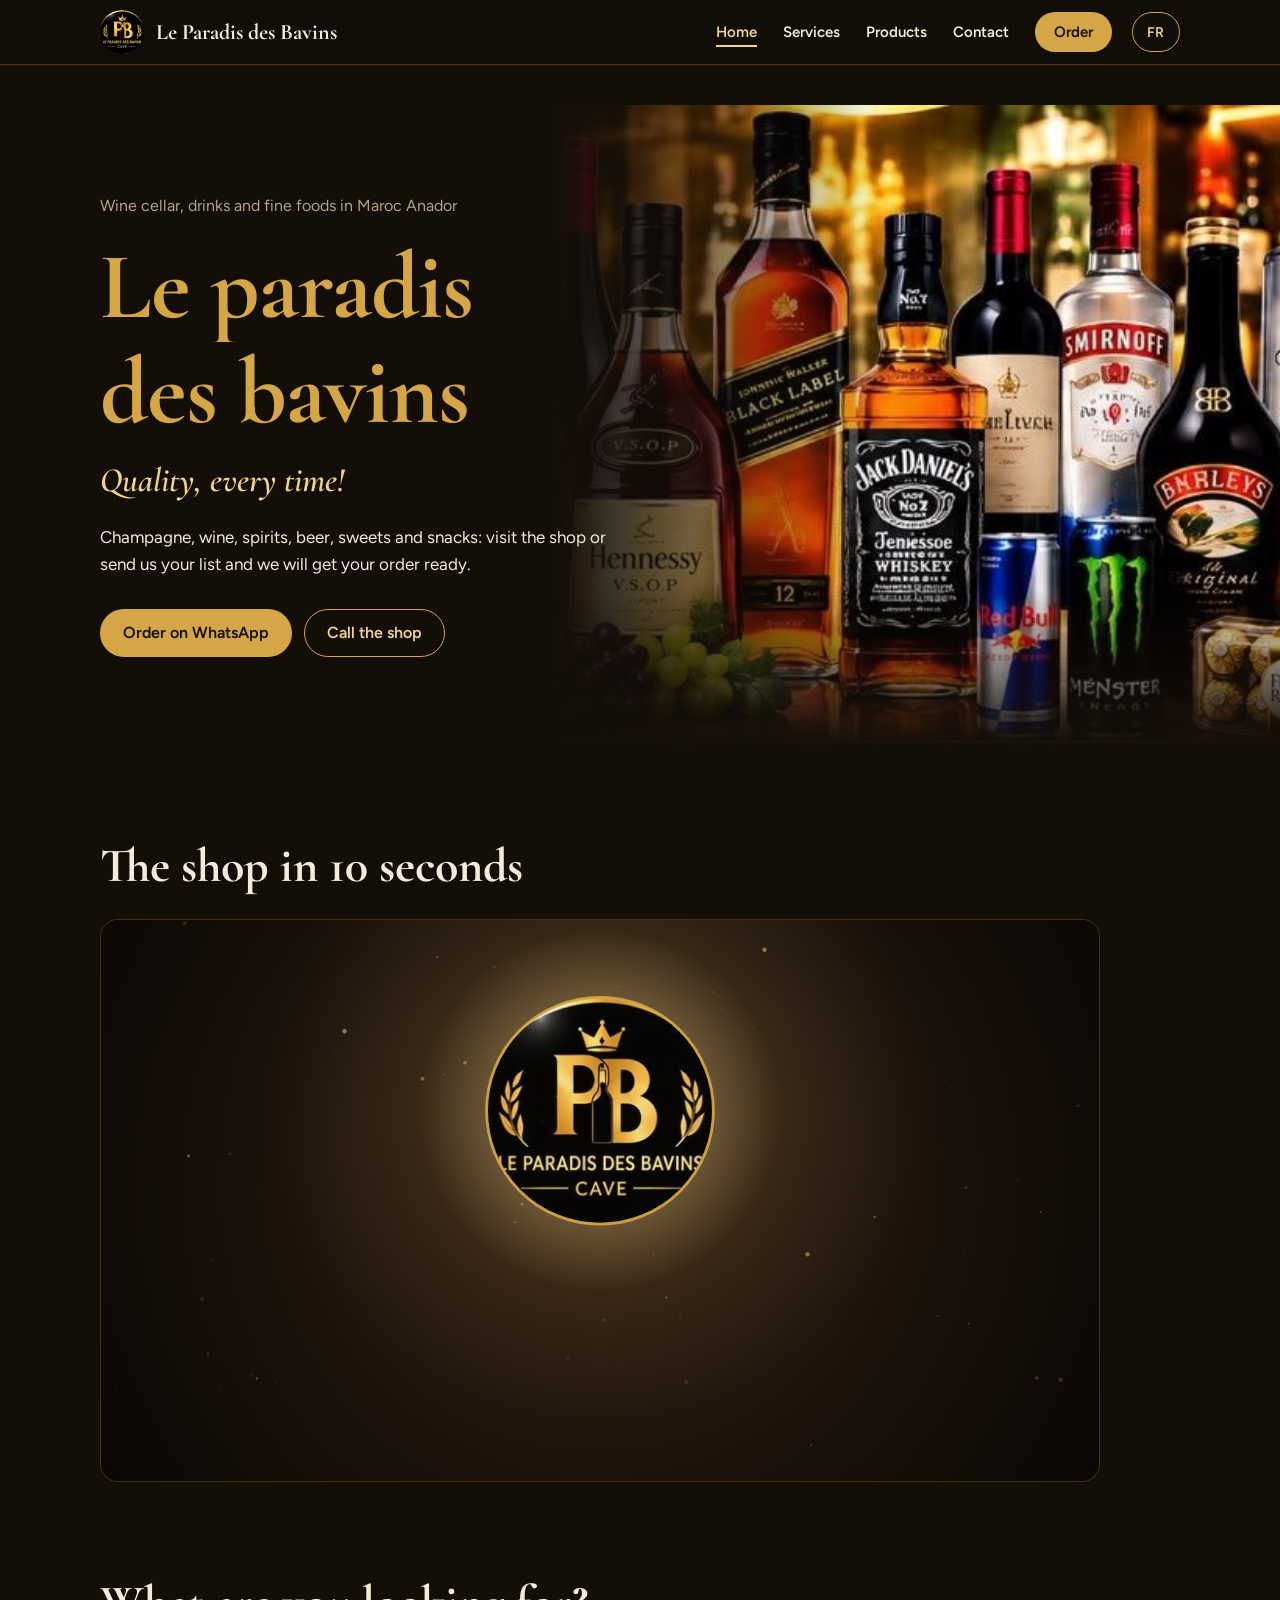
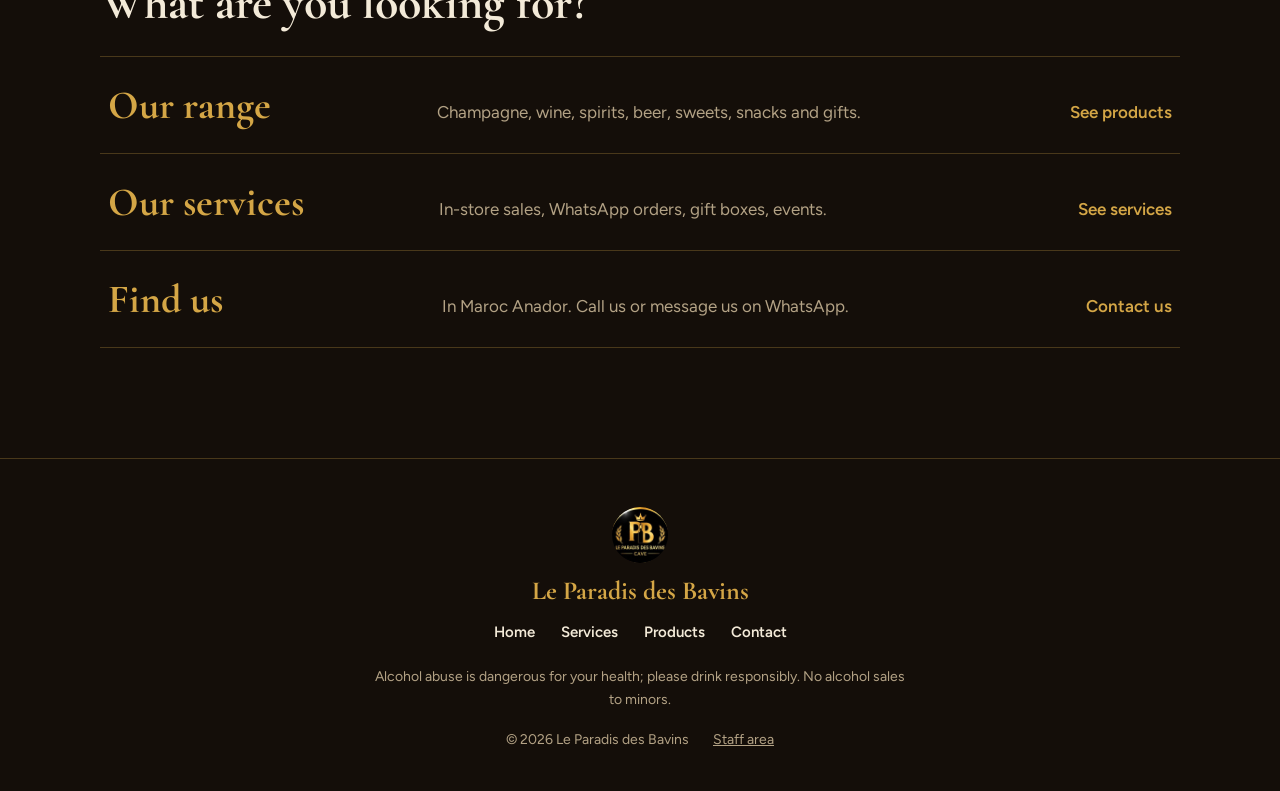
==== commit 6897bc52: "Add files via upload" ====
--- a/public/index.html
+++ b/public/index.html
@@ -24,6 +24,7 @@
         <img src="img/logo-pb.jpg" alt="" width="44" height="44">
         <span>Le Paradis des Bavins</span>
       </a>
+      <button class="langue-btn" type="button" lang="en" aria-label="Switch to English">EN</button>
       <button class="menu-btn" type="button" aria-expanded="false" aria-controls="nav">Menu</button>
       <nav id="nav" class="nav" aria-label="Navigation principale">
         <a href="./" aria-current="page">Accueil</a>
--- a/public/vitrine.css
+++ b/public/vitrine.css
@@ -234,3 +234,10 @@
   .btn-or::after { display: none; }
   .carte-liste a, .carte-liste a:hover { transition: none; padding-left: 12px; }
 }
+
+/* Bouton FR / EN */
+.langue-btn { background: transparent; color: var(--or-clair); border: 1.5px solid var(--or); border-radius: 999px; min-width: 48px; height: 40px; padding: 0 12px; font: 600 14px var(--sans); letter-spacing: .04em; cursor: pointer; order: 3; }
+.langue-btn:hover { background: var(--or); color: var(--nuit); }
+.entete-int .nav { order: 2; }
+.entete-int .menu-btn { order: 4; }
+@media (max-width: 420px) { .marque { gap: 8px; } .marque img { width: 38px; height: 38px; } .marque span { font-size: 16px; white-space: nowrap; } .entete-int { gap: 10px; padding-left: 14px; padding-right: 14px; } }
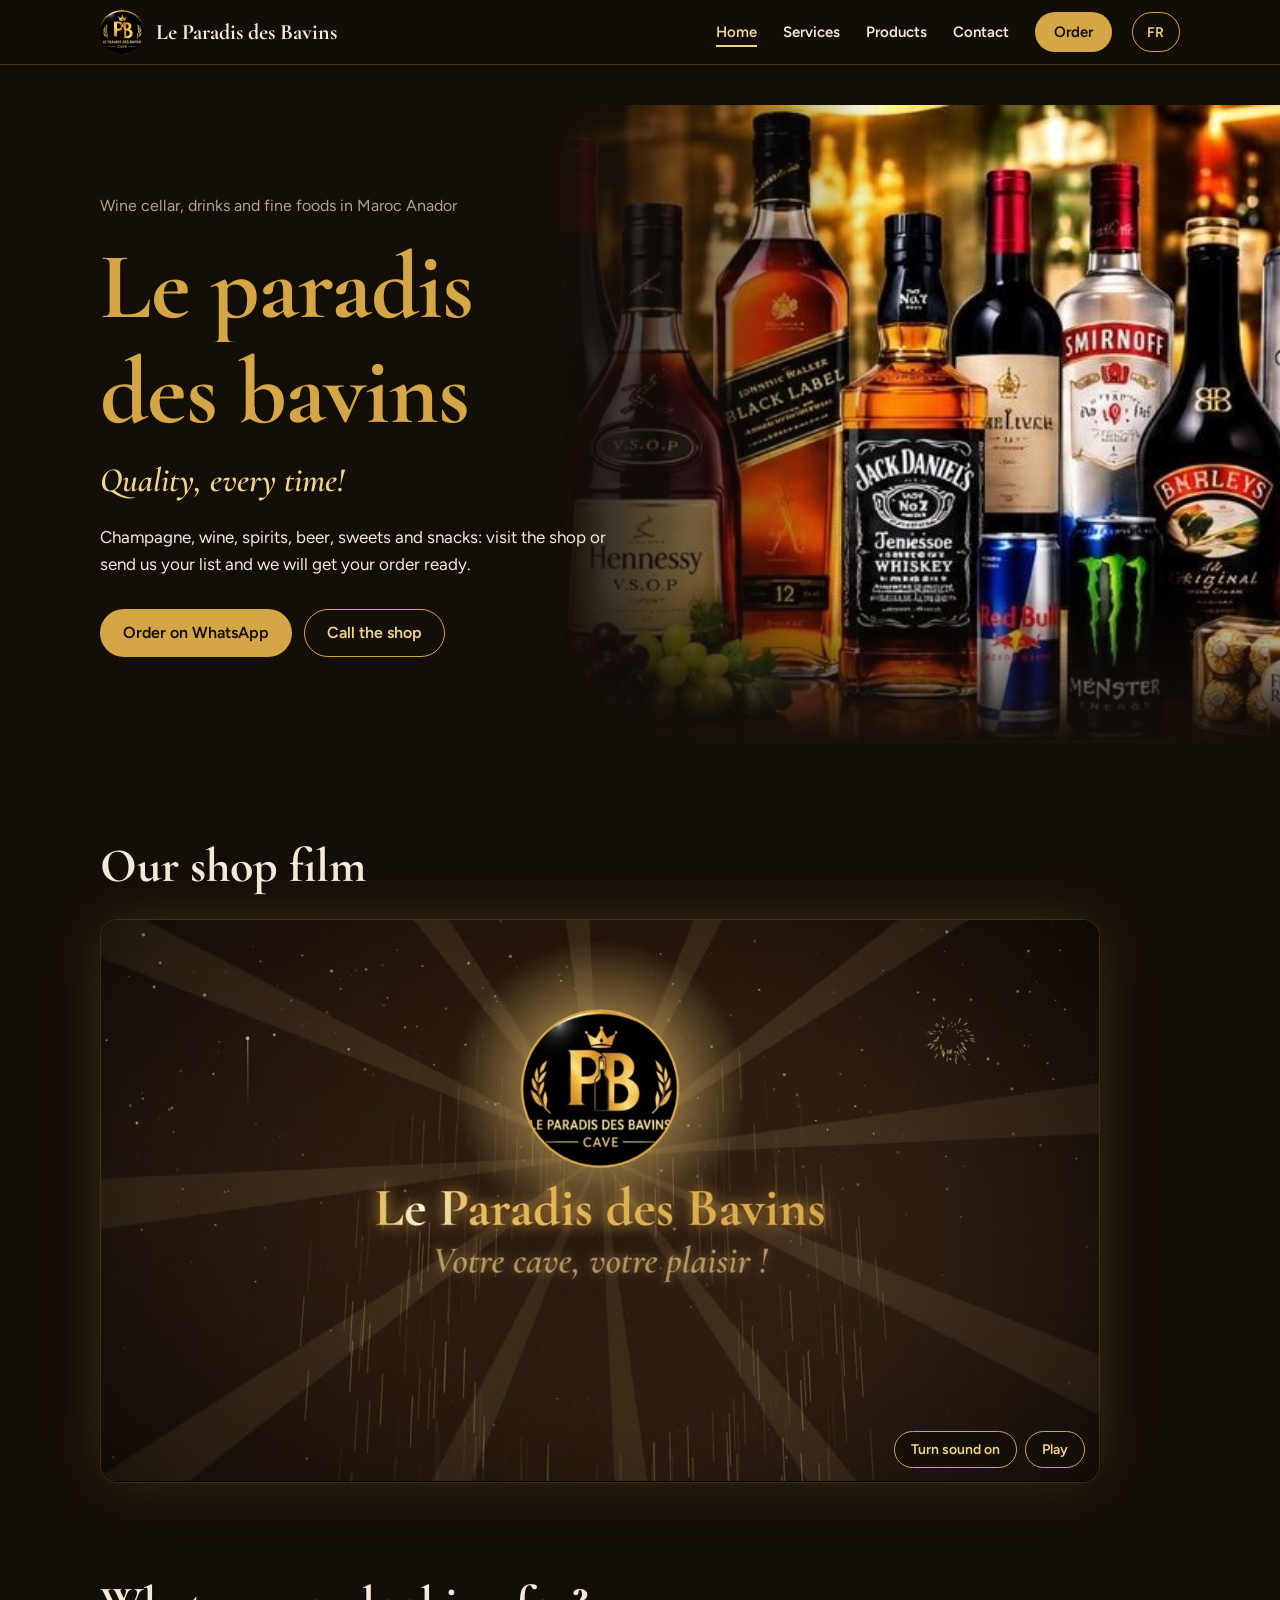
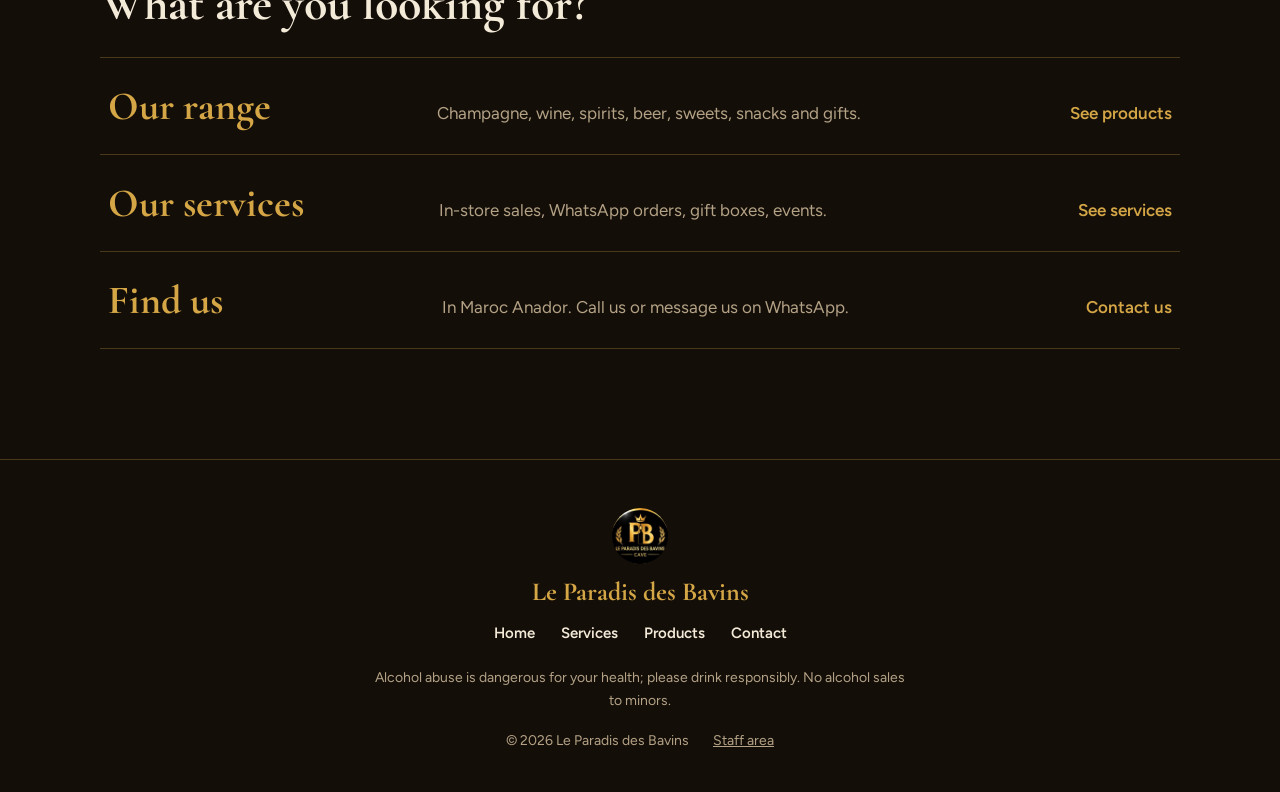
==== commit 63a23207: "Add files via upload" ====
--- a/public/index.html
+++ b/public/index.html
@@ -12,7 +12,6 @@
   <link rel="icon" href="img/logo-pb.jpg">
   <link rel="preload" href="fonts/cormorant-garamond-latin-700-normal.woff2" as="font" type="font/woff2" crossorigin>
   <link rel="stylesheet" href="vitrine.css">
-  <script src="motion.js" defer></script>
   <script src="vitrine.js" defer></script>
 </head>
 <body class="page-index">
@@ -54,11 +53,16 @@
       </figure>
     </section>
 
-    <section class="section section-motion" data-apparition>
-      <h2 class="titre-sobre">La cave en 10 secondes</h2>
-      <div class="motion-cadre">
-        <canvas id="motion-accueil" role="img" aria-label="Animation : le logo du Paradis des Bavins, nos champagnes, vins, spiritueux, bières, confiseries et snacks, puis notre numéro 01 01 92 00 57 à Maroc Anador."></canvas>
-        <button class="motion-rejouer" type="button" hidden>Revoir l'animation</button>
+    <section class="section section-film" data-apparition>
+      <h2 class="titre-sobre">Le film de la cave</h2>
+      <div class="film-cadre">
+        <video id="film" playsinline muted preload="none" poster="film-affiche.jpg" aria-label="Film de présentation du Paradis des Bavins : feux d'artifice, nos spiritueux, vins, liqueurs, bières, sodas et boissons énergisantes.">
+          <source src="film-fr.mp4" type="video/mp4">
+        </video>
+        <div class="film-commandes">
+          <button class="film-btn" type="button" id="film-son" aria-pressed="false">Activer le son</button>
+          <button class="film-btn" type="button" id="film-lecture">Pause</button>
+        </div>
       </div>
     </section>
 
--- a/public/vitrine.css
+++ b/public/vitrine.css
@@ -241,3 +241,12 @@
 .entete-int .nav { order: 2; }
 .entete-int .menu-btn { order: 4; }
 @media (max-width: 420px) { .marque { gap: 8px; } .marque img { width: 38px; height: 38px; } .marque span { font-size: 16px; white-space: nowrap; } .entete-int { gap: 10px; padding-left: 14px; padding-right: 14px; } }
+
+/* Film de la cave */
+.film-cadre { position: relative; max-width: 1000px; border-radius: 18px; overflow: hidden; border: 1px solid var(--filet); background: #000; box-shadow: 0 0 60px rgba(212, 166, 70, .18); }
+.film-cadre video { display: block; width: 100%; height: auto; aspect-ratio: 16 / 9; background: #000; }
+.film-commandes { position: absolute; right: 14px; bottom: 14px; display: flex; gap: 8px; }
+.film-btn { background: rgba(20, 14, 9, .82); color: var(--or-clair); border: 1.5px solid var(--or); border-radius: 999px; padding: 9px 16px; font: 600 14px var(--sans); cursor: pointer; }
+.film-btn:hover { background: var(--or); color: var(--nuit); }
+.film-btn[aria-pressed="true"] { background: var(--or); color: var(--nuit); }
+@media (max-width: 760px) { .film-commandes { right: 8px; bottom: 8px; } .film-btn { padding: 7px 12px; font-size: 13px; } }
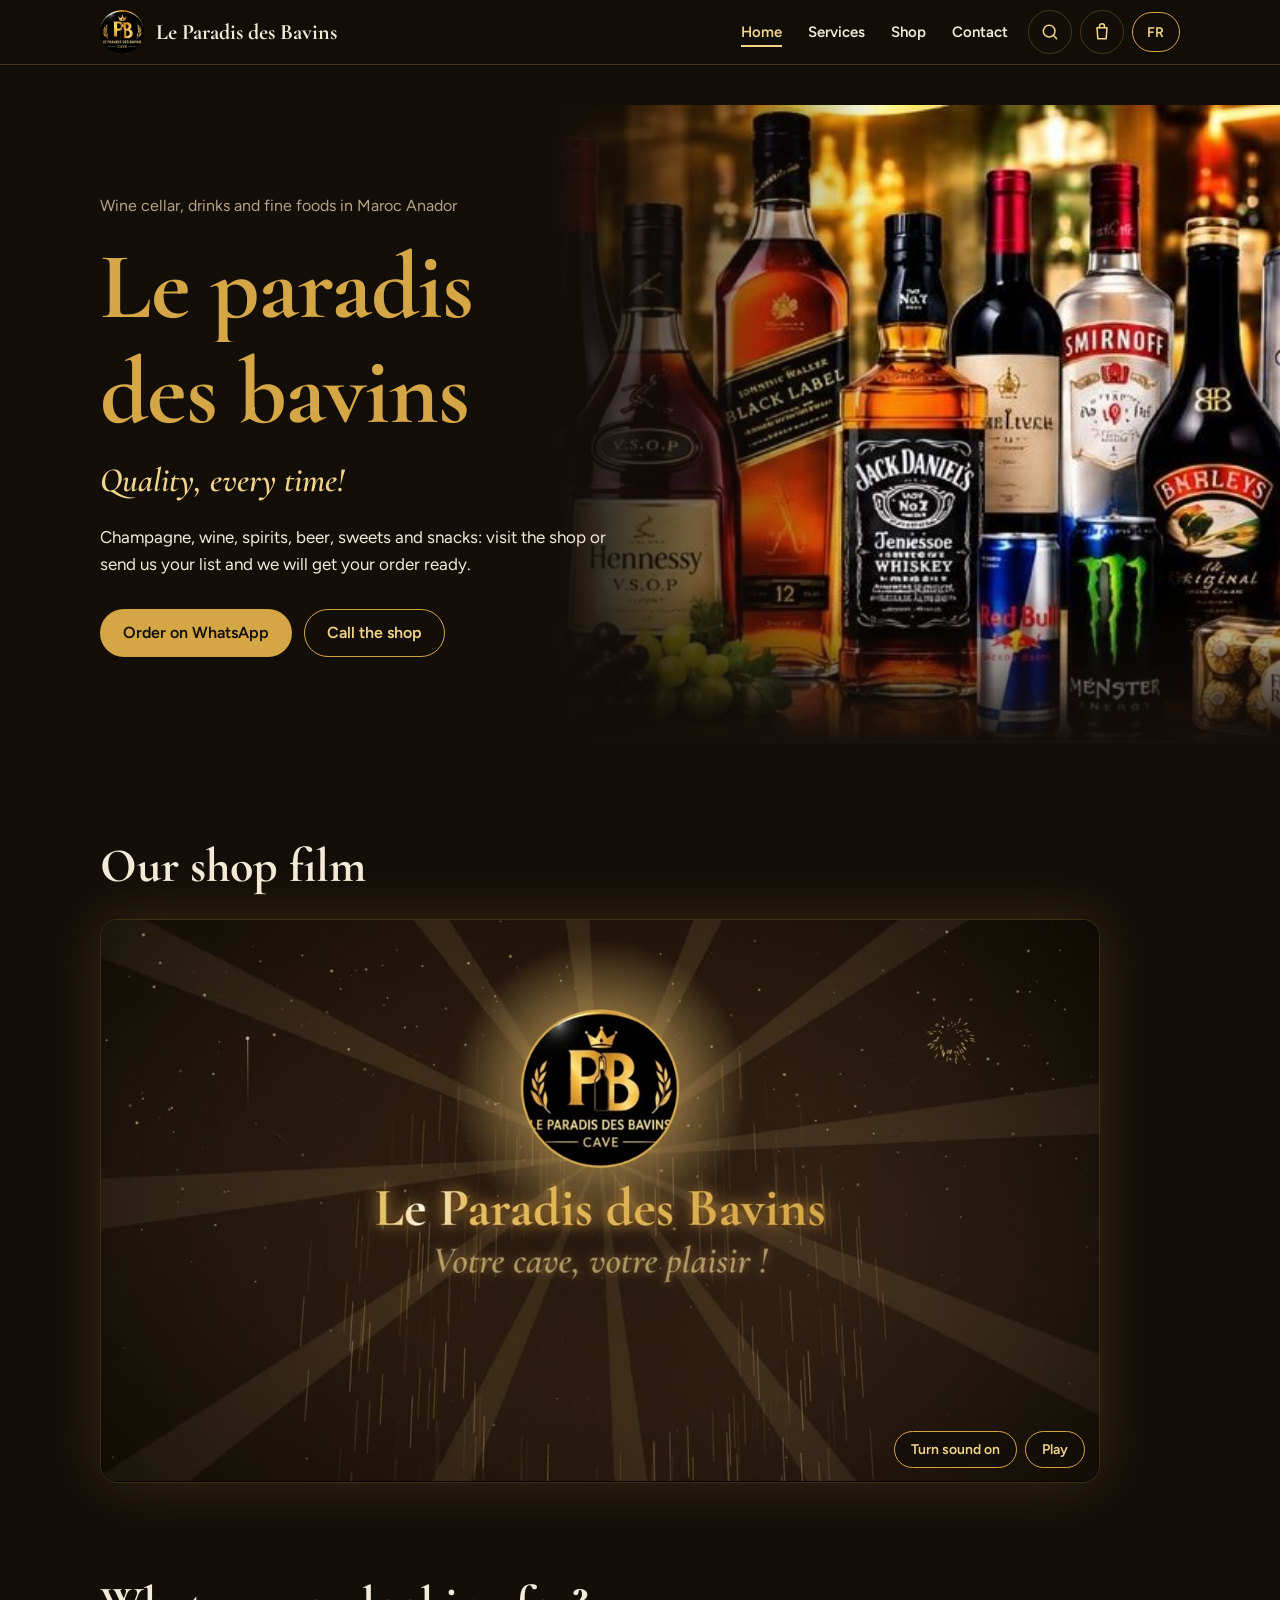
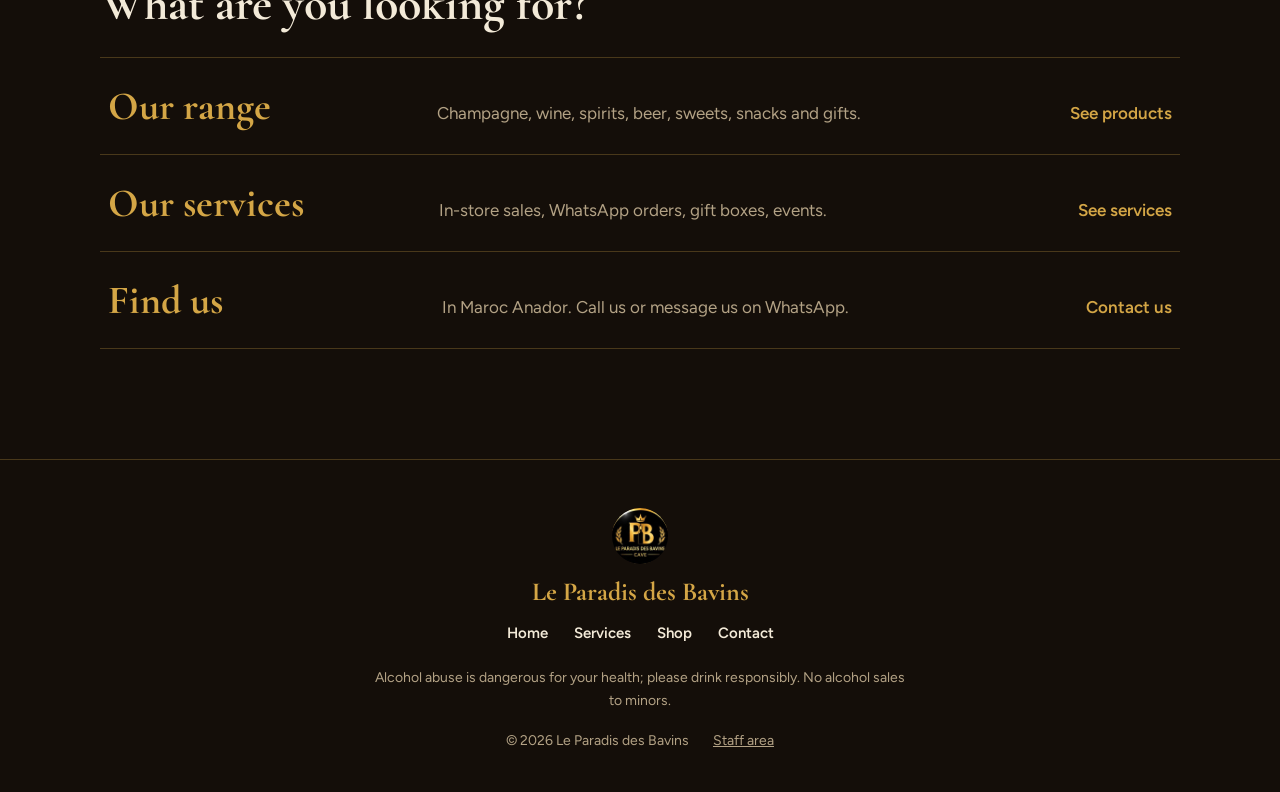
==== commit 60118ed4: "Add files via upload" ====
--- a/public/index.html
+++ b/public/index.html
@@ -13,6 +13,7 @@
   <link rel="preload" href="fonts/cormorant-garamond-latin-700-normal.woff2" as="font" type="font/woff2" crossorigin>
   <link rel="stylesheet" href="vitrine.css">
   <script src="vitrine.js" defer></script>
+  <script src="boutique.js" defer></script>
 </head>
 <body class="page-index">
   <a class="aller-contenu" href="#contenu">Aller au contenu</a>
@@ -23,16 +24,30 @@
         <img src="img/logo-pb.jpg" alt="" width="44" height="44">
         <span>Le Paradis des Bavins</span>
       </a>
-      <button class="langue-btn" type="button" lang="en" aria-label="Switch to English">EN</button>
+      <div class="outils-entete">
+        <button class="outil-btn recherche-btn" type="button" aria-expanded="false" aria-controls="recherche-entete" aria-label="Rechercher un produit">
+          <svg viewBox="0 0 24 24" aria-hidden="true"><circle cx="11" cy="11" r="7"/><path d="m20 20-4-4"/></svg>
+        </button>
+        <button class="outil-btn panier-btn" type="button" aria-label="Ouvrir le panier" aria-haspopup="dialog">
+          <svg viewBox="0 0 24 24" aria-hidden="true"><path d="M6 7h12l-1 13H7z"/><path d="M9 7V5a3 3 0 0 1 6 0v2"/></svg>
+          <span class="panier-nb" hidden>0</span>
+        </button>
+        <button class="langue-btn" type="button" lang="en" aria-label="Switch to English">EN</button>
+      </div>
       <button class="menu-btn" type="button" aria-expanded="false" aria-controls="nav">Menu</button>
       <nav id="nav" class="nav" aria-label="Navigation principale">
         <a href="./" aria-current="page">Accueil</a>
         <a href="services">Services</a>
-        <a href="produits">Produits</a>
+        <a href="produits">Boutique</a>
         <a href="contact">Contact</a>
-        <a class="btn btn-or nav-cta" data-wa="Bonjour, je voudrais passer une commande." href="contact">Commander</a>
       </nav>
     </div>
+    <form class="recherche-entete" id="recherche-entete" action="produits" role="search" hidden>
+      <label class="visuellement-cache" for="q-entete">Rechercher un produit</label>
+      <input id="q-entete" name="q" type="search" placeholder="Rechercher un produit" autocomplete="off" enterkeyhint="search">
+      <button class="btn btn-or" type="submit">Rechercher</button>
+      <button class="outil-btn fermer-recherche" type="button" aria-label="Fermer la recherche"><svg viewBox="0 0 24 24" aria-hidden="true"><path d="M6 6l12 12M18 6 6 18"/></svg></button>
+    </form>
   </header>
 
   <main id="contenu">
@@ -66,6 +81,18 @@
       </div>
     </section>
 
+    <section class="section section-vedettes" id="vedettes" hidden>
+      <h2 class="titre-sobre">À découvrir</h2>
+      <p class="intro-section"></p>
+      <div class="grille-produits" id="grille-vedettes" data-dynamique></div>
+      <a class="btn btn-ligne lien-boutique" href="produits">Voir toute la boutique</a>
+    </section>
+
+    <section class="section section-rayons" id="rayons" hidden>
+      <h2 class="titre-sobre">Nos rayons</h2>
+      <div class="puces" data-dynamique></div>
+    </section>
+
     <section class="section">
       <h2 class="titre-sobre" data-apparition>Que cherchez-vous ?</h2>
       <ul class="raccourcis" data-cascade>
@@ -82,7 +109,7 @@
     <nav class="pied-nav" aria-label="Pages du site">
       <a href="./">Accueil</a>
       <a href="services">Services</a>
-      <a href="produits">Produits</a>
+      <a href="produits">Boutique</a>
       <a href="contact">Contact</a>
     </nav>
     <p class="pied-sante">L'abus d'alcool est dangereux pour la santé, à consommer avec modération. Vente d'alcool interdite aux mineurs.</p>
--- a/public/vitrine.css
+++ b/public/vitrine.css
@@ -250,3 +250,217 @@
 .film-btn:hover { background: var(--or); color: var(--nuit); }
 .film-btn[aria-pressed="true"] { background: var(--or); color: var(--nuit); }
 @media (max-width: 760px) { .film-commandes { right: 8px; bottom: 8px; } .film-btn { padding: 7px 12px; font-size: 13px; } }
+
+/* =====================================================================
+   Boutique en ligne : en-tête, catalogue, fiche produit, panier
+   ===================================================================== */
+.visuellement-cache { position: absolute !important; width: 1px; height: 1px; padding: 0; margin: -1px; overflow: hidden; clip: rect(0 0 0 0); white-space: nowrap; border: 0; }
+
+/* Outils de l'en-tête : recherche, panier, langue */
+.outils-entete { display: flex; align-items: center; gap: 8px; order: 3; }
+.outils-entete .langue-btn { order: 0; }
+.outil-btn { position: relative; display: inline-flex; align-items: center; justify-content: center; width: 44px; height: 44px; border-radius: 50%; border: 1.5px solid var(--filet); background: transparent; color: var(--or-clair); cursor: pointer; padding: 0; transition: background-color .15s, border-color .15s, color .15s; }
+.outil-btn:hover { border-color: var(--or); background: rgba(212, 166, 70, .12); }
+.outil-btn[aria-expanded="true"] { background: var(--or); color: var(--nuit); border-color: var(--or); }
+.outil-btn svg { width: 20px; height: 20px; fill: none; stroke: currentColor; stroke-width: 1.8; stroke-linecap: round; stroke-linejoin: round; }
+.panier-nb { position: absolute; top: -4px; right: -4px; min-width: 20px; height: 20px; padding: 0 5px; border-radius: 999px; background: var(--or); color: var(--nuit); font: 700 12px/20px var(--sans); text-align: center; box-shadow: 0 0 0 2px var(--nuit); }
+.panier-nb[hidden] { display: none; }
+.panier-btn.rebond { animation: rebond .5s cubic-bezier(.3, 1.6, .5, 1); }
+@keyframes rebond { 0% { transform: scale(1); } 40% { transform: scale(1.22); } 100% { transform: scale(1); } }
+
+.recherche-entete { max-width: var(--largeur); margin: 0 auto; padding: 4px 20px 14px; display: flex; gap: 10px; align-items: center; animation: monter .3s ease both; }
+.recherche-entete[hidden] { display: none; }
+.recherche-entete input { flex: 1; min-width: 0; height: 48px; padding: 0 18px; border-radius: 999px; border: 1px solid var(--filet); background: var(--cuir); color: var(--creme); font: 400 16px var(--sans); }
+.recherche-entete input:focus { outline: 2px solid var(--or); outline-offset: 0; border-color: transparent; }
+
+/* Barre d'outils du catalogue */
+.intro-section { color: var(--sourdine); margin: -14px 0 28px; max-width: 40em; }
+.outils-boutique { display: flex; flex-wrap: wrap; gap: 12px 16px; align-items: center; margin-bottom: 18px; }
+.outils-boutique[hidden] { display: none; }
+.champ-recherche { position: relative; flex: 1 1 320px; }
+.champ-recherche svg { position: absolute; left: 16px; top: 50%; width: 20px; height: 20px; transform: translateY(-50%); fill: none; stroke: var(--or); stroke-width: 1.8; stroke-linecap: round; pointer-events: none; }
+.champ-recherche input, .choix select { width: 100%; height: 48px; border-radius: 999px; border: 1px solid var(--filet); background: var(--cuir); color: var(--creme); font: 400 16px var(--sans); }
+.champ-recherche input { padding: 0 18px 0 46px; }
+.champ-recherche input:focus, .choix select:focus { outline: 2px solid var(--or); outline-offset: 0; border-color: transparent; }
+.choix { display: flex; align-items: center; gap: 10px; color: var(--sourdine); font-size: 15px; }
+.choix select { width: auto; padding: 0 16px; cursor: pointer; }
+.case { display: inline-flex; align-items: center; gap: 10px; min-height: 48px; color: var(--creme); font-size: 15px; cursor: pointer; }
+.case input { width: 20px; height: 20px; accent-color: var(--or); cursor: pointer; }
+
+.filtres-cat, .puces { display: flex; gap: 8px; flex-wrap: wrap; margin-bottom: 18px; }
+.puce { display: inline-flex; align-items: center; gap: 8px; min-height: 40px; padding: 0 16px; border-radius: 999px; border: 1px solid var(--filet); background: transparent; color: var(--creme); font: 600 14px var(--sans); text-decoration: none; cursor: pointer; transition: background-color .15s, border-color .15s, color .15s; }
+.puce:hover { border-color: var(--or); color: var(--or-clair); }
+.puce[aria-pressed="true"] { background: var(--or); border-color: var(--or); color: var(--nuit); }
+.puce-nb { font-weight: 400; font-size: 12px; opacity: .75; }
+.resume-resultats { display: flex; flex-wrap: wrap; align-items: baseline; gap: 6px 18px; margin-bottom: 22px; min-height: 26px; }
+.resume-resultats p { margin: 0; color: var(--sourdine); font-size: 15px; }
+.btn-lien { background: none; border: 0; padding: 4px 0; color: var(--or-clair); font: 600 15px var(--sans); text-decoration: underline; text-underline-offset: 4px; cursor: pointer; }
+.btn-lien:hover { color: var(--or); }
+.btn-lien[hidden] { display: none; }
+
+/* Grille et cartes produits */
+.grille-produits { display: grid; grid-template-columns: repeat(auto-fill, minmax(220px, 1fr)); gap: 22px; }
+.carte-produit { position: relative; display: flex; flex-direction: column; background: var(--cuir); border: 1px solid var(--filet); border-radius: 16px; overflow: hidden; transition: transform .25s cubic-bezier(.2, .7, .2, 1), border-color .25s, box-shadow .25s; animation: monter .5s cubic-bezier(.2, .7, .2, 1) both; }
+.grille-produits > .carte-produit:nth-child(2) { animation-delay: .04s; }
+.grille-produits > .carte-produit:nth-child(3) { animation-delay: .08s; }
+.grille-produits > .carte-produit:nth-child(4) { animation-delay: .12s; }
+.grille-produits > .carte-produit:nth-child(5) { animation-delay: .16s; }
+.grille-produits > .carte-produit:nth-child(6) { animation-delay: .2s; }
+.grille-produits > .carte-produit:nth-child(7) { animation-delay: .24s; }
+.grille-produits > .carte-produit:nth-child(n+8) { animation-delay: .28s; }
+.carte-produit:not(.squelette):hover { transform: translateY(-4px); border-color: var(--or); box-shadow: 0 14px 34px rgba(0, 0, 0, .45), 0 0 0 1px rgba(212, 166, 70, .25); }
+.carte-produit-lien { display: block; color: inherit; text-decoration: none; flex: 1; }
+.carte-produit-lien:focus-visible { outline-offset: -3px; border-radius: 16px; }
+.carte-produit-image { position: relative; aspect-ratio: 1; background: radial-gradient(circle at 50% 40%, #2c1f13, #0d0906); overflow: hidden; }
+.carte-produit-image > img { width: 100%; height: 100%; object-fit: cover; transition: transform .5s cubic-bezier(.2, .7, .2, 1); }
+.carte-produit:hover .carte-produit-image > img:not(.logo) { transform: scale(1.06); }
+.sans-photo-produit { display: flex !important; align-items: center; justify-content: center; width: 100%; height: 100%; }
+.sans-photo-produit img { width: 34%; max-width: 90px; height: auto; border-radius: 50%; opacity: .55; filter: grayscale(.2); }
+.carte-produit.rupture .carte-produit-image > img { filter: grayscale(.7) brightness(.7); }
+.pastille-produit { position: absolute; top: 12px; left: 12px; padding: 4px 10px; border-radius: 999px; font: 700 12px/1.4 var(--sans); letter-spacing: .03em; text-transform: uppercase; }
+.pastille-produit.nouveau { background: var(--or); color: var(--nuit); }
+.pastille-produit.rupture { background: rgba(20, 14, 9, .88); color: #f19a8b; border: 1px solid rgba(241, 154, 139, .5); }
+.pastille-produit.nouveau + .pastille-produit.rupture { top: 44px; }
+.carte-produit-cat { margin: 14px 16px 2px; color: var(--or); font-size: 13px; font-weight: 600; letter-spacing: .04em; text-transform: uppercase; }
+.carte-produit-nom { margin: 0 16px; font-size: 23px; line-height: 1.15; overflow-wrap: anywhere; display: -webkit-box; -webkit-line-clamp: 2; -webkit-box-orient: vertical; overflow: hidden; }
+.carte-produit-bas { display: flex; align-items: center; justify-content: space-between; gap: 10px; padding: 12px 16px 16px; flex-wrap: wrap; }
+.carte-produit-prix { margin: 0; font: 700 20px/1.2 var(--sans); color: var(--or-clair); white-space: nowrap; }
+.btn-ajout { min-height: 44px; padding: 0 18px; font-size: 15px; }
+.btn[disabled], .btn:disabled { opacity: .45; cursor: not-allowed; }
+.btn-or:disabled:hover { background: var(--or); }
+
+/* Chargement */
+.squelette { animation: none; pointer-events: none; }
+.squelette .carte-produit-image, .squelette p { background: linear-gradient(100deg, #21170f 30%, #33251a 50%, #21170f 70%); background-size: 300% 100%; animation: miroiter 1.4s linear infinite; }
+.squelette p { height: 16px; margin: 14px 16px 0; border-radius: 6px; }
+.squelette p + p { width: 45%; margin-bottom: 18px; }
+@keyframes miroiter { from { background-position: 100% 0; } to { background-position: -100% 0; } }
+
+.vide-boutique { grid-column: 1 / -1; padding: 40px clamp(20px, 4vw, 40px); border: 1px dashed var(--filet); border-radius: 16px; text-align: center; color: var(--sourdine); }
+.vide-boutique p { margin: 0 auto 18px; max-width: 34em; }
+.vide-boutique .titre-sobre { margin-bottom: 12px; }
+.vide-actions { display: flex; flex-wrap: wrap; justify-content: center; gap: 12px; }
+
+/* Fiche produit */
+.fil { font-size: 14px; color: var(--sourdine); margin-bottom: 26px; }
+.fil a { color: var(--sourdine); }
+.fil a:hover { color: var(--or-clair); }
+.fiche-grille { display: grid; grid-template-columns: minmax(0, 1fr) minmax(0, 1fr); gap: clamp(24px, 5vw, 64px); align-items: start; }
+.fiche-visuel { position: sticky; top: 90px; border-radius: 18px; overflow: hidden; border: 1px solid var(--filet); background: radial-gradient(circle at 50% 40%, #2c1f13, #0d0906); aspect-ratio: 1; }
+.fiche-zoom { display: block; width: 100%; height: 100%; padding: 0; border: 0; background: none; cursor: zoom-in; }
+.fiche-photo { width: 100%; height: 100%; object-fit: cover; transition: transform .5s ease; }
+.fiche-zoom:hover .fiche-photo { transform: scale(1.04); }
+.fiche-nom { font-size: clamp(40px, 6vw, 64px); color: var(--or); margin: 6px 0 14px; overflow-wrap: anywhere; }
+.fiche-infos .carte-produit-cat { margin: 0; }
+.fiche-prix { font: 700 30px/1.2 var(--sans); color: var(--or-clair); margin: 0 0 8px; }
+.fiche-dispo { display: inline-flex; align-items: center; gap: 8px; margin: 0 0 20px; font-weight: 600; font-size: 15px; }
+.fiche-dispo::before { content: ""; width: 10px; height: 10px; border-radius: 50%; background: currentColor; }
+.fiche-dispo.ok { color: #9fd6a0; }
+.fiche-dispo.non { color: #f19a8b; }
+.fiche-desc { color: var(--creme); white-space: pre-line; margin: 0 0 24px; max-width: 34em; }
+.fiche-achat { display: flex; flex-wrap: wrap; gap: 12px; align-items: center; margin-bottom: 18px; }
+.fiche-infos .note-panier { margin-top: 16px; }
+
+.quantite { display: inline-flex; align-items: center; border: 1px solid var(--filet); border-radius: 999px; overflow: hidden; background: var(--nuit); }
+.quantite button { width: 44px; height: 44px; border: 0; background: transparent; color: var(--or-clair); font: 600 20px var(--sans); cursor: pointer; }
+.quantite button:hover:not(:disabled) { background: rgba(212, 166, 70, .15); }
+.quantite button:disabled { opacity: .4; cursor: not-allowed; }
+.quantite input { width: 48px; height: 44px; border: 0; background: transparent; color: var(--creme); text-align: center; font: 600 16px var(--sans); -moz-appearance: textfield; appearance: textfield; }
+.quantite input::-webkit-outer-spin-button, .quantite input::-webkit-inner-spin-button { -webkit-appearance: none; margin: 0; }
+.fiche-achat .quantite button, .fiche-achat .quantite input { height: 48px; }
+
+.zoom-photo { border: 0; padding: 0; background: transparent; max-width: 96vw; max-height: 92vh; overflow: visible; }
+.zoom-photo::backdrop { background: rgba(8, 5, 3, .9); }
+.zoom-photo img { max-width: 96vw; max-height: 92vh; object-fit: contain; border-radius: 12px; }
+.zoom-photo .outil-btn { position: absolute; top: 10px; right: 10px; background: rgba(20, 14, 9, .85); }
+
+/* Panier (tiroir latéral) */
+body.panier-ouvert { overflow: hidden; }
+.panier-voile { position: fixed; inset: 0; z-index: 40; background: rgba(8, 5, 3, .7); opacity: 0; transition: opacity .28s; }
+.panier-voile.visible { opacity: 1; }
+.panier { position: fixed; z-index: 41; top: 0; right: 0; bottom: 0; width: min(440px, 100%); display: flex; flex-direction: column; background: var(--nuit); border-left: 1px solid var(--filet); box-shadow: -20px 0 50px rgba(0, 0, 0, .5); transform: translateX(100%); transition: transform .28s cubic-bezier(.2, .7, .2, 1); }
+.panier.visible { transform: none; }
+.panier-voile[hidden], .panier[hidden] { display: none; }
+.panier-tete { display: flex; align-items: center; justify-content: space-between; gap: 12px; padding: 16px 20px; border-bottom: 1px solid var(--filet); }
+.panier-tete h2 { font-size: 30px; color: var(--or); }
+.panier-corps { flex: 1; overflow-y: auto; overscroll-behavior: contain; padding: 18px 20px 24px; display: flex; flex-direction: column; }
+.panier-vide, .merci { justify-content: center; align-items: center; text-align: center; gap: 14px; }
+.panier-vide p { color: var(--sourdine); margin: 0; }
+.panier-lignes { list-style: none; margin: 0; padding: 0; flex: 1; }
+.panier-lignes li { display: grid; grid-template-columns: 64px 1fr auto; gap: 12px; padding: 14px 0; border-bottom: 1px solid rgba(212, 166, 70, .12); align-items: start; }
+.panier-photo { width: 64px; height: 64px; border-radius: 10px; object-fit: cover; background: var(--cuir); }
+.panier-photo.sans-photo-produit img { width: 60%; }
+.panier-lignes li.indispo .panier-photo, .panier-lignes li.indispo .panier-nom { opacity: .55; }
+.panier-nom { margin: 0; font-weight: 600; line-height: 1.3; overflow-wrap: anywhere; }
+.panier-prix { margin: 2px 0 8px; color: var(--sourdine); font-size: 14px; }
+.etat-rupture { color: #f19a8b; }
+.panier-droite { text-align: right; display: flex; flex-direction: column; align-items: flex-end; gap: 4px; }
+.panier-ligne-total { margin: 0; font-weight: 700; color: var(--or-clair); white-space: nowrap; }
+.panier-droite .btn-lien { font-size: 14px; color: var(--sourdine); }
+.panier-lignes .quantite button { width: 38px; height: 38px; font-size: 18px; }
+.panier-lignes .quantite input { width: 40px; height: 38px; }
+.panier-pied { position: sticky; bottom: -24px; background: var(--nuit); padding: 16px 0 0; margin-top: 8px; border-top: 1px solid var(--filet); }
+.panier-sous-total { display: flex; justify-content: space-between; align-items: baseline; margin: 0 0 6px; font-size: 18px; }
+.panier-sous-total strong { font-size: 22px; color: var(--or-clair); }
+.note-panier { color: var(--sourdine); font-size: 14px; margin: 0 0 12px; }
+.bouton-large { width: 100%; margin-top: 4px; }
+.panier-form { gap: 6px; }
+.panier-form label { font-weight: 600; font-size: 15px; margin-top: 8px; }
+.facultatif { color: var(--sourdine); font-weight: 400; font-size: 13px; }
+.panier-form input, .panier-form textarea { width: 100%; background: var(--cuir); color: var(--creme); border: 1px solid var(--filet); border-radius: 10px; padding: 12px 14px; font: 400 16px/1.5 var(--sans); }
+.panier-form textarea { resize: vertical; min-height: 84px; }
+.panier-form input:focus, .panier-form textarea:focus { outline: 2px solid var(--or); outline-offset: 0; border-color: transparent; }
+.panier-form .note-panier:first-child { margin: 0 0 4px; color: var(--or-clair); font-weight: 600; font-size: 15px; }
+.panier-form .erreur { margin: 0 0 8px; }
+.panier-actions { display: flex; gap: 10px; flex-wrap: wrap; margin-top: 6px; }
+.panier-actions .btn { flex: 1 1 160px; }
+.panier-form .btn-lien { align-self: center; margin-top: 10px; }
+.merci p { margin: 0; color: var(--creme); max-width: 30em; }
+.merci-num { font: 700 32px/1.1 var(--serif) !important; color: var(--or) !important; }
+.merci-total strong { color: var(--or-clair); }
+.merci .btn { width: 100%; }
+
+/* Annonces (« ajouté au panier ») */
+.toast-boutique { position: fixed; z-index: 50; left: 50%; bottom: 24px; max-width: calc(100% - 32px); padding: 12px 20px; border-radius: 999px; background: var(--or); color: var(--nuit); font-weight: 600; font-size: 15px; box-shadow: 0 10px 30px rgba(0, 0, 0, .5); transform: translate(-50%, 140%); opacity: 0; transition: transform .3s cubic-bezier(.2, .7, .2, 1), opacity .3s; pointer-events: none; text-align: center; }
+.toast-boutique.visible { transform: translate(-50%, 0); opacity: 1; }
+body.panier-ouvert .toast-boutique { bottom: auto; top: 16px; transform: translate(-50%, -160%); }
+body.panier-ouvert .toast-boutique.visible { transform: translate(-50%, 0); }
+
+/* Accueil : produits vedettes et rayons */
+.lien-boutique { margin-top: 28px; }
+.section-vedettes[hidden], .section-rayons[hidden] { display: none; }
+
+@media (max-width: 900px) {
+  .fiche-grille { grid-template-columns: 1fr; }
+  .fiche-visuel { position: static; max-width: 520px; }
+}
+@media (max-width: 760px) {
+  .outils-entete { margin-left: auto; gap: 6px; }
+  .marque { margin-right: 0; min-width: 0; }
+  .grille-produits { grid-template-columns: repeat(2, minmax(0, 1fr)); gap: 12px; }
+  .carte-produit-nom { font-size: 19px; margin: 0 12px; }
+  .carte-produit-cat { margin: 10px 12px 2px; font-size: 12px; }
+  .carte-produit-bas { padding: 10px 12px 12px; }
+  .carte-produit-prix { font-size: 17px; }
+  .btn-ajout { width: 100%; }
+  .champ-recherche { flex-basis: 100%; }
+  .filtres-cat { flex-wrap: nowrap; overflow-x: auto; margin-left: -20px; margin-right: -20px; padding: 2px 20px 6px; scrollbar-width: none; }
+  .filtres-cat::-webkit-scrollbar { display: none; }
+  .puce { flex: none; }
+  .fiche-achat .btn { flex: 1 1 auto; }
+}
+@media (max-width: 400px) {
+  .outil-btn { width: 40px; height: 40px; }
+  .outils-entete .langue-btn { min-width: 40px; padding: 0 8px; }
+  .marque span { position: absolute; width: 1px; height: 1px; overflow: hidden; clip: rect(0 0 0 0); white-space: nowrap; }
+  .menu-btn { padding: 8px 12px; }
+}
+@media (max-width: 359px) {
+  .grille-produits { grid-template-columns: 1fr; }
+}
+@media (prefers-reduced-motion: reduce) {
+  .carte-produit, .recherche-entete, .squelette .carte-produit-image, .squelette p { animation: none; }
+  .carte-produit, .carte-produit-image > img, .fiche-photo, .panier, .panier-voile, .toast-boutique, .outil-btn, .puce { transition: none; }
+  .carte-produit:not(.squelette):hover { transform: none; }
+  .carte-produit:hover .carte-produit-image > img, .fiche-zoom:hover .fiche-photo { transform: none; }
+}
